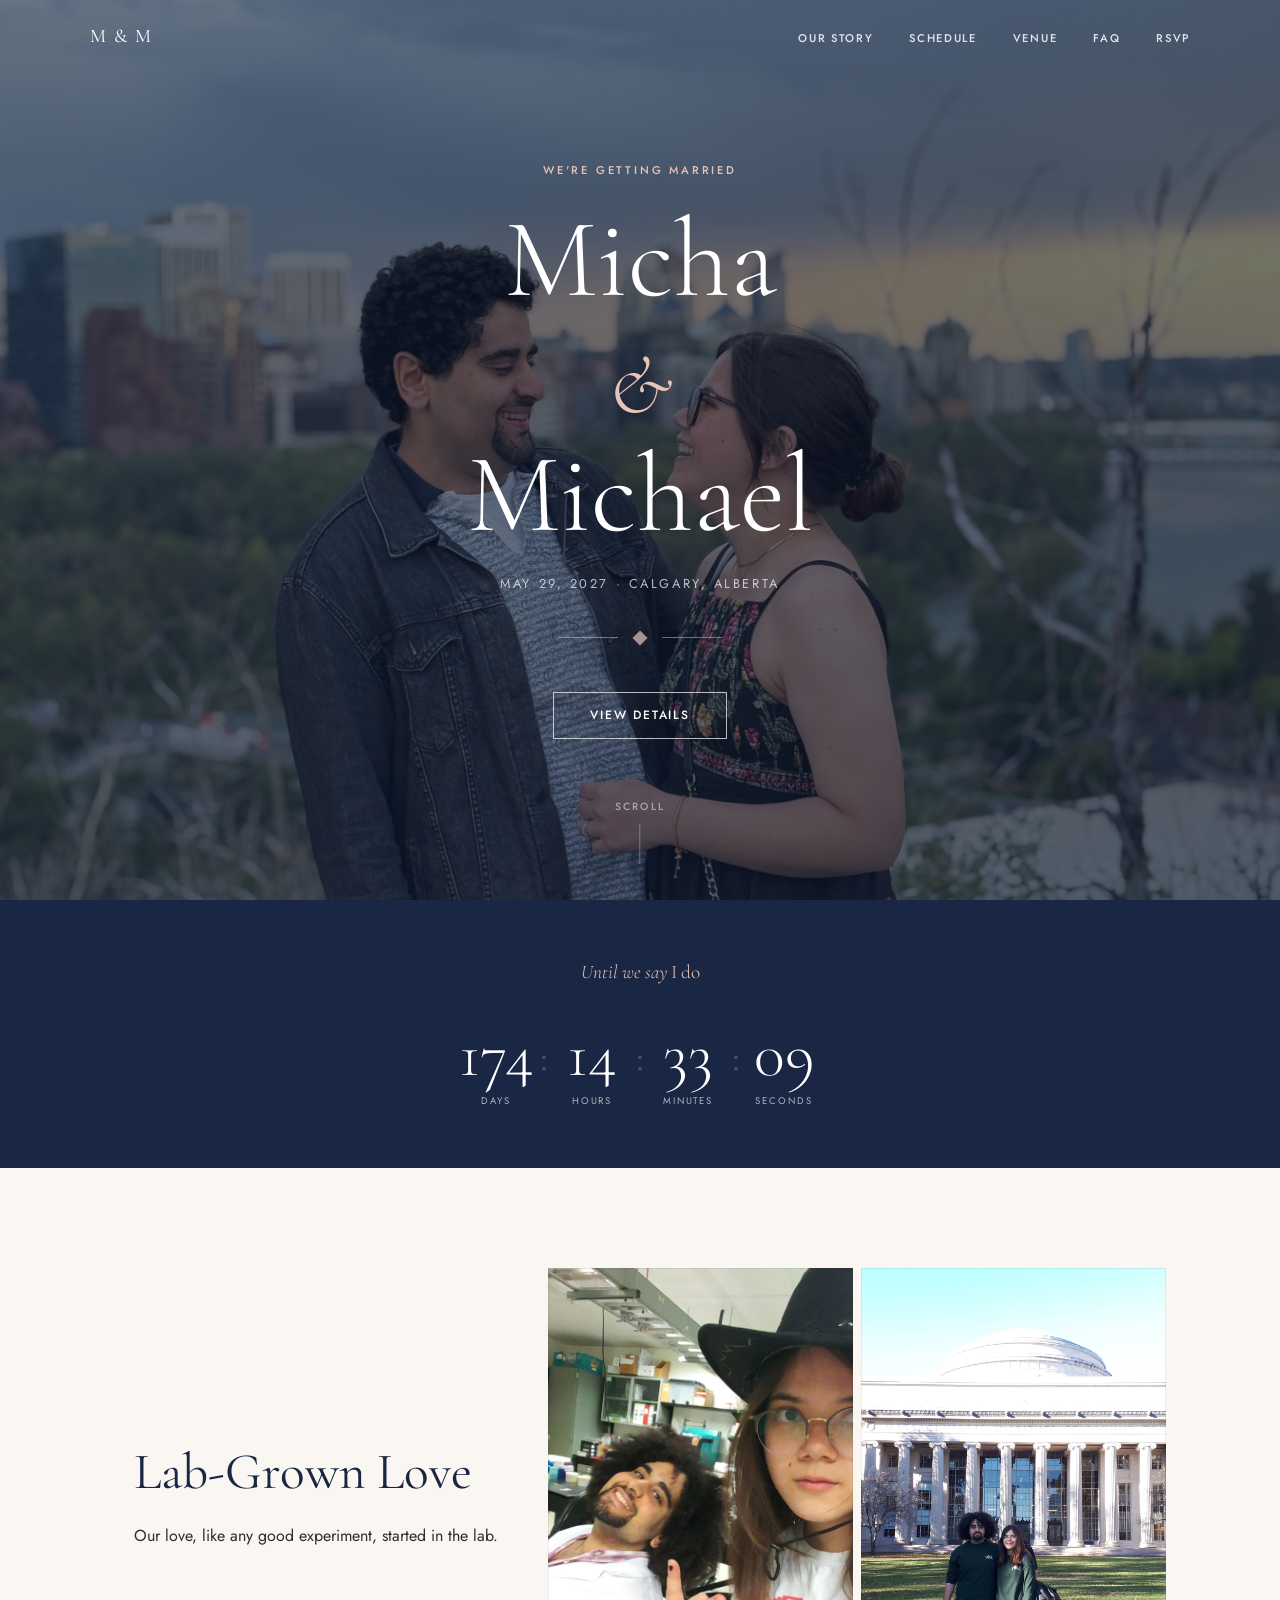
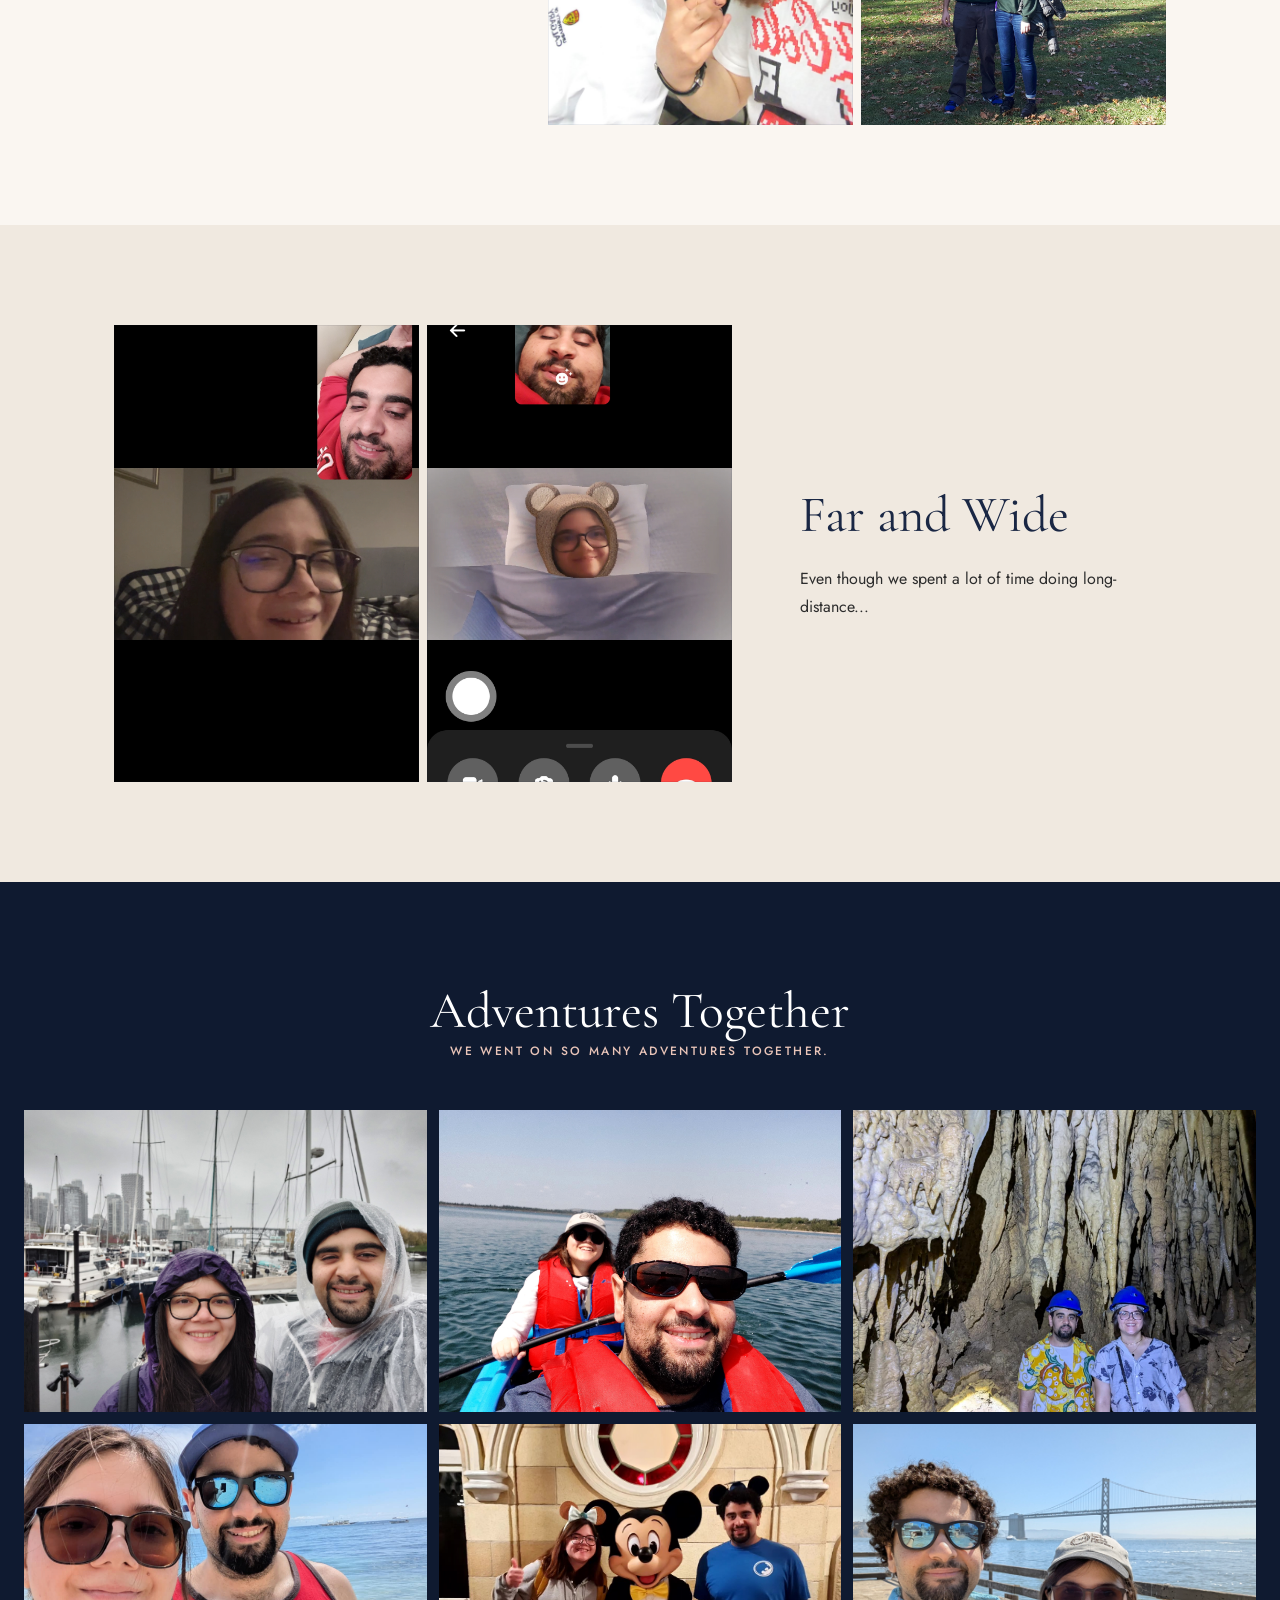
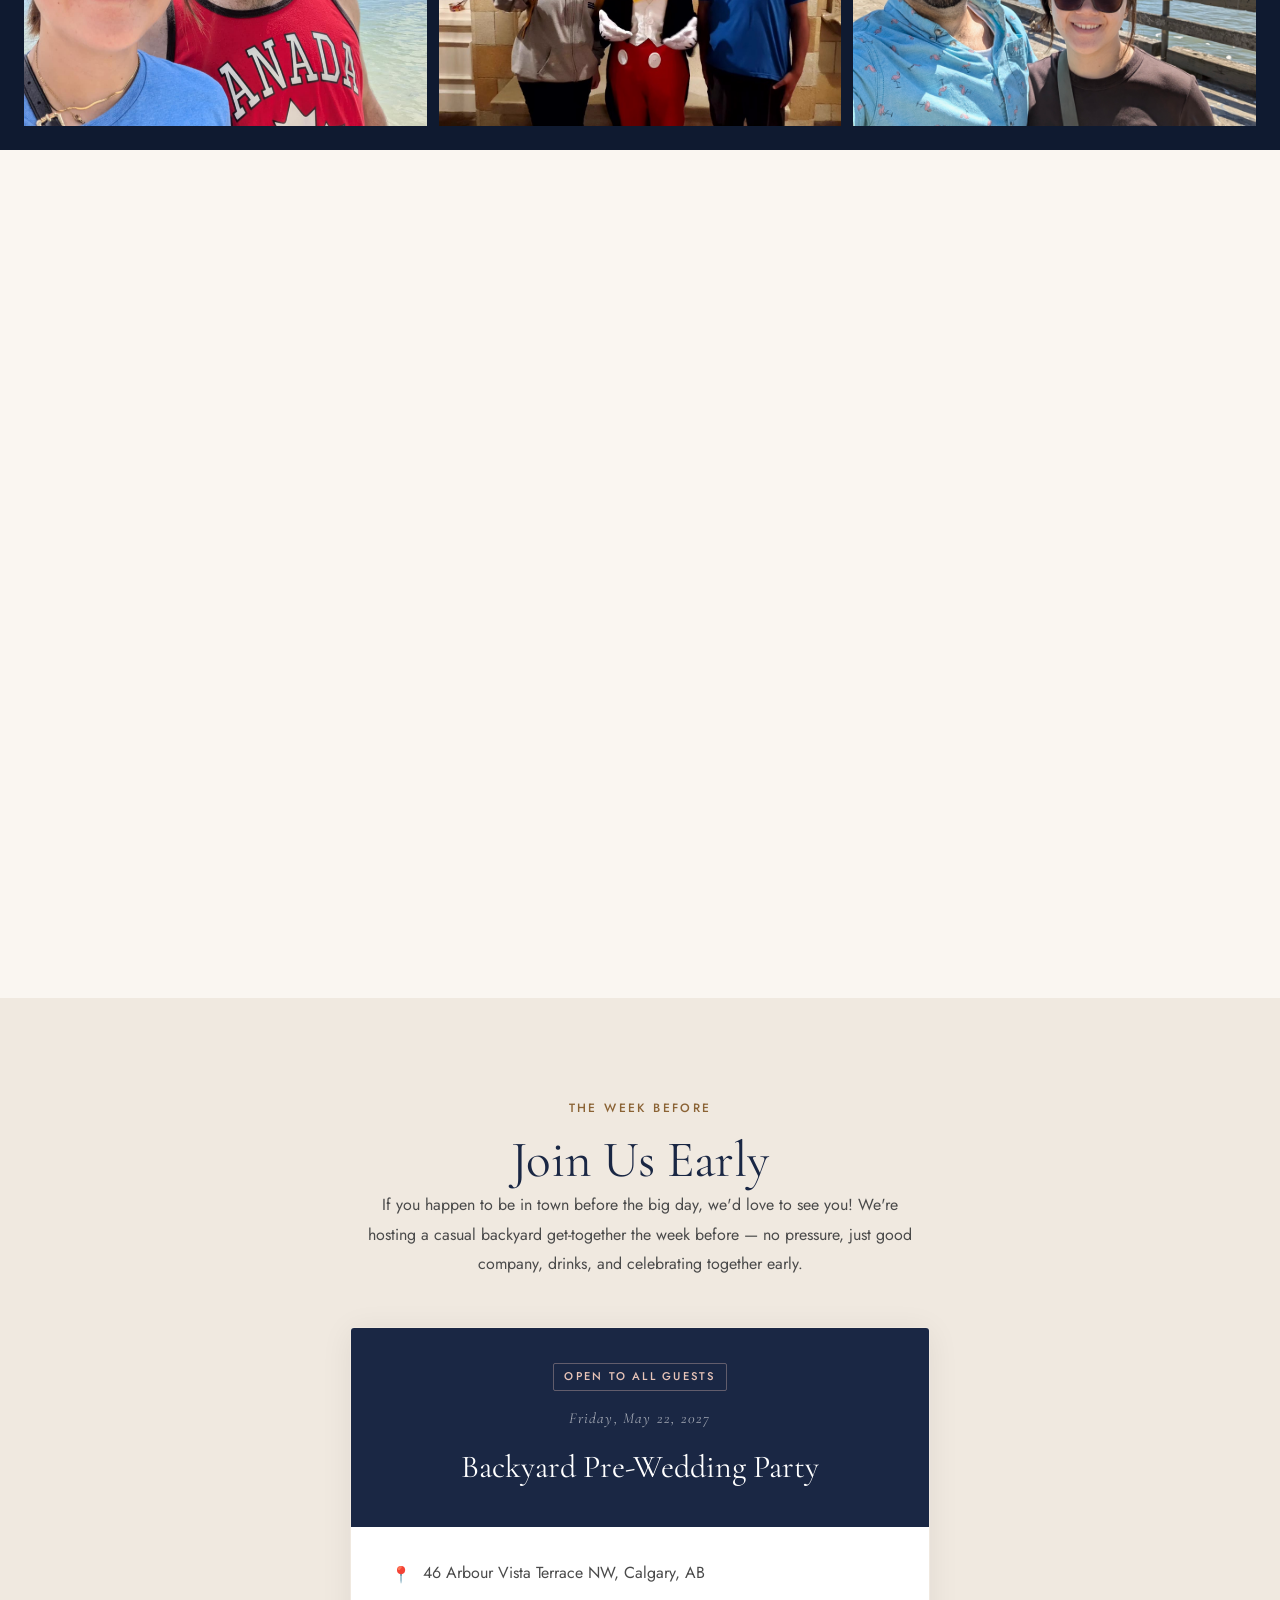
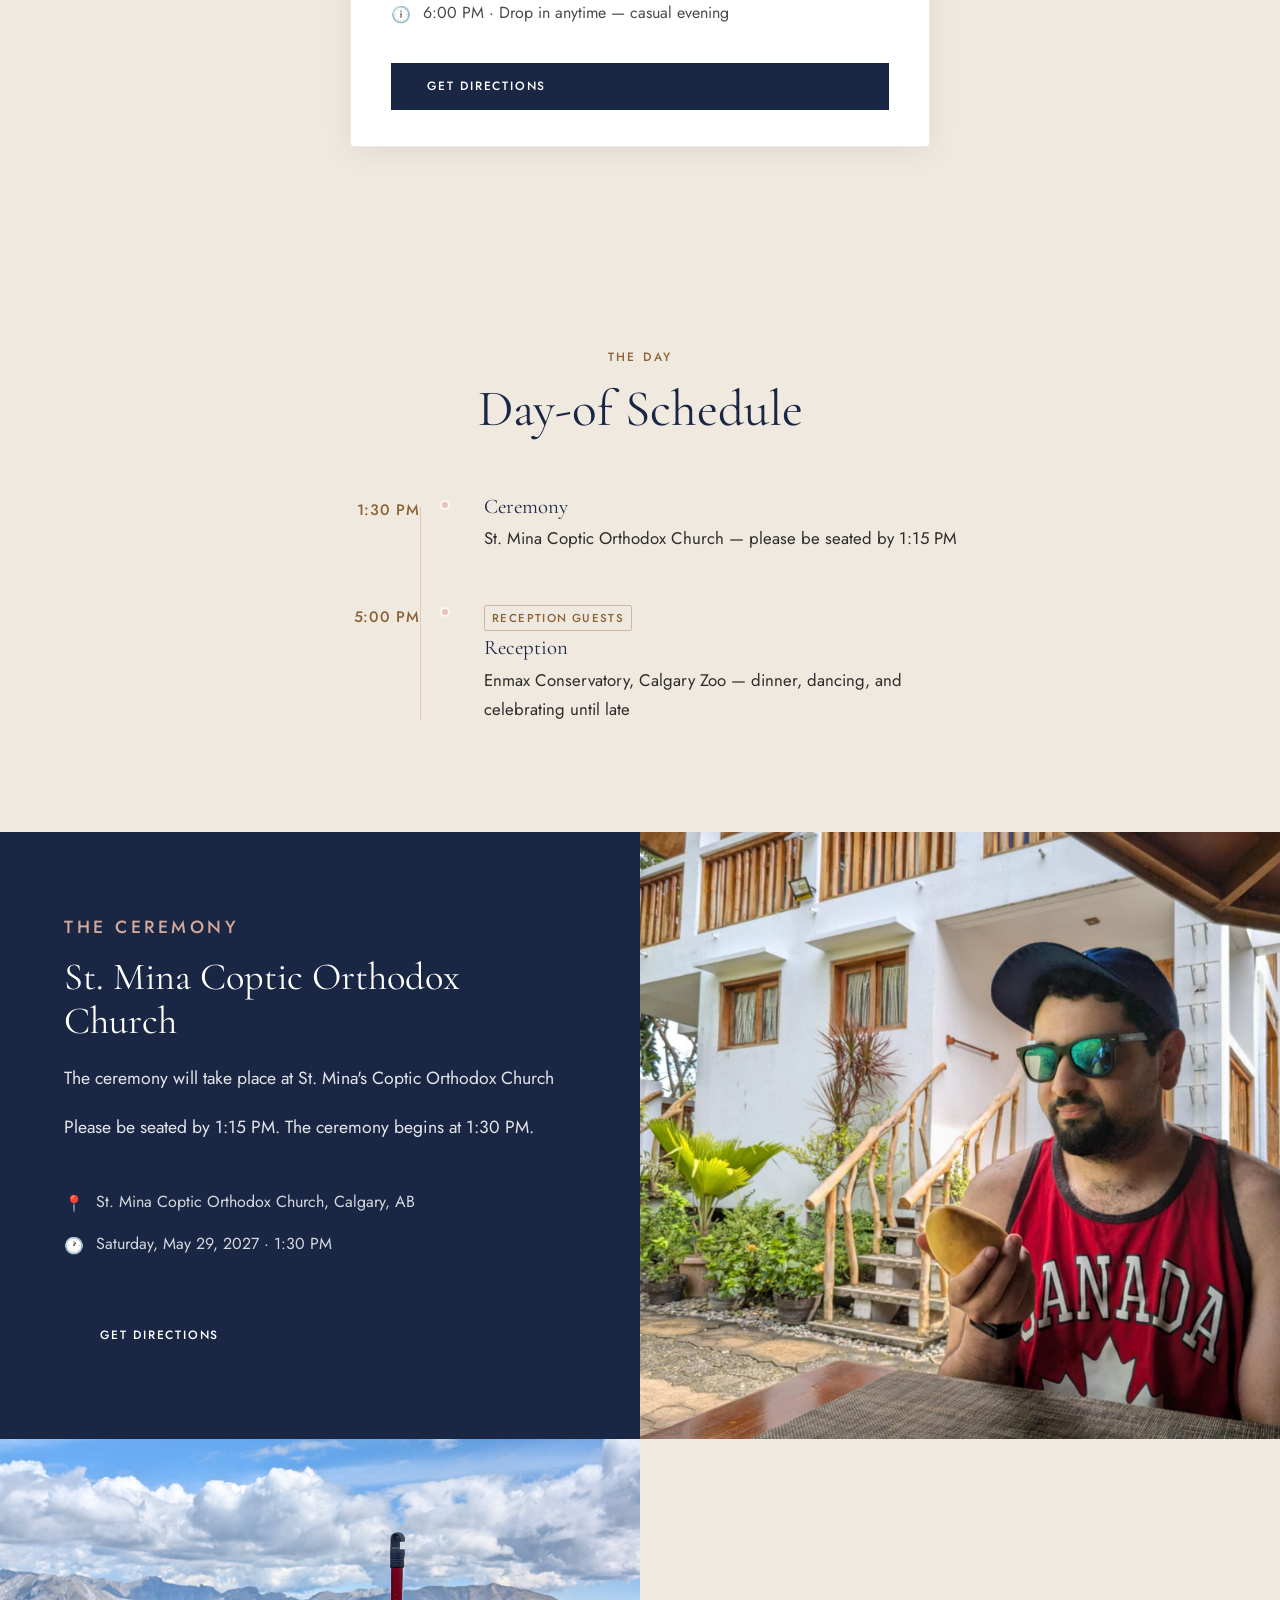
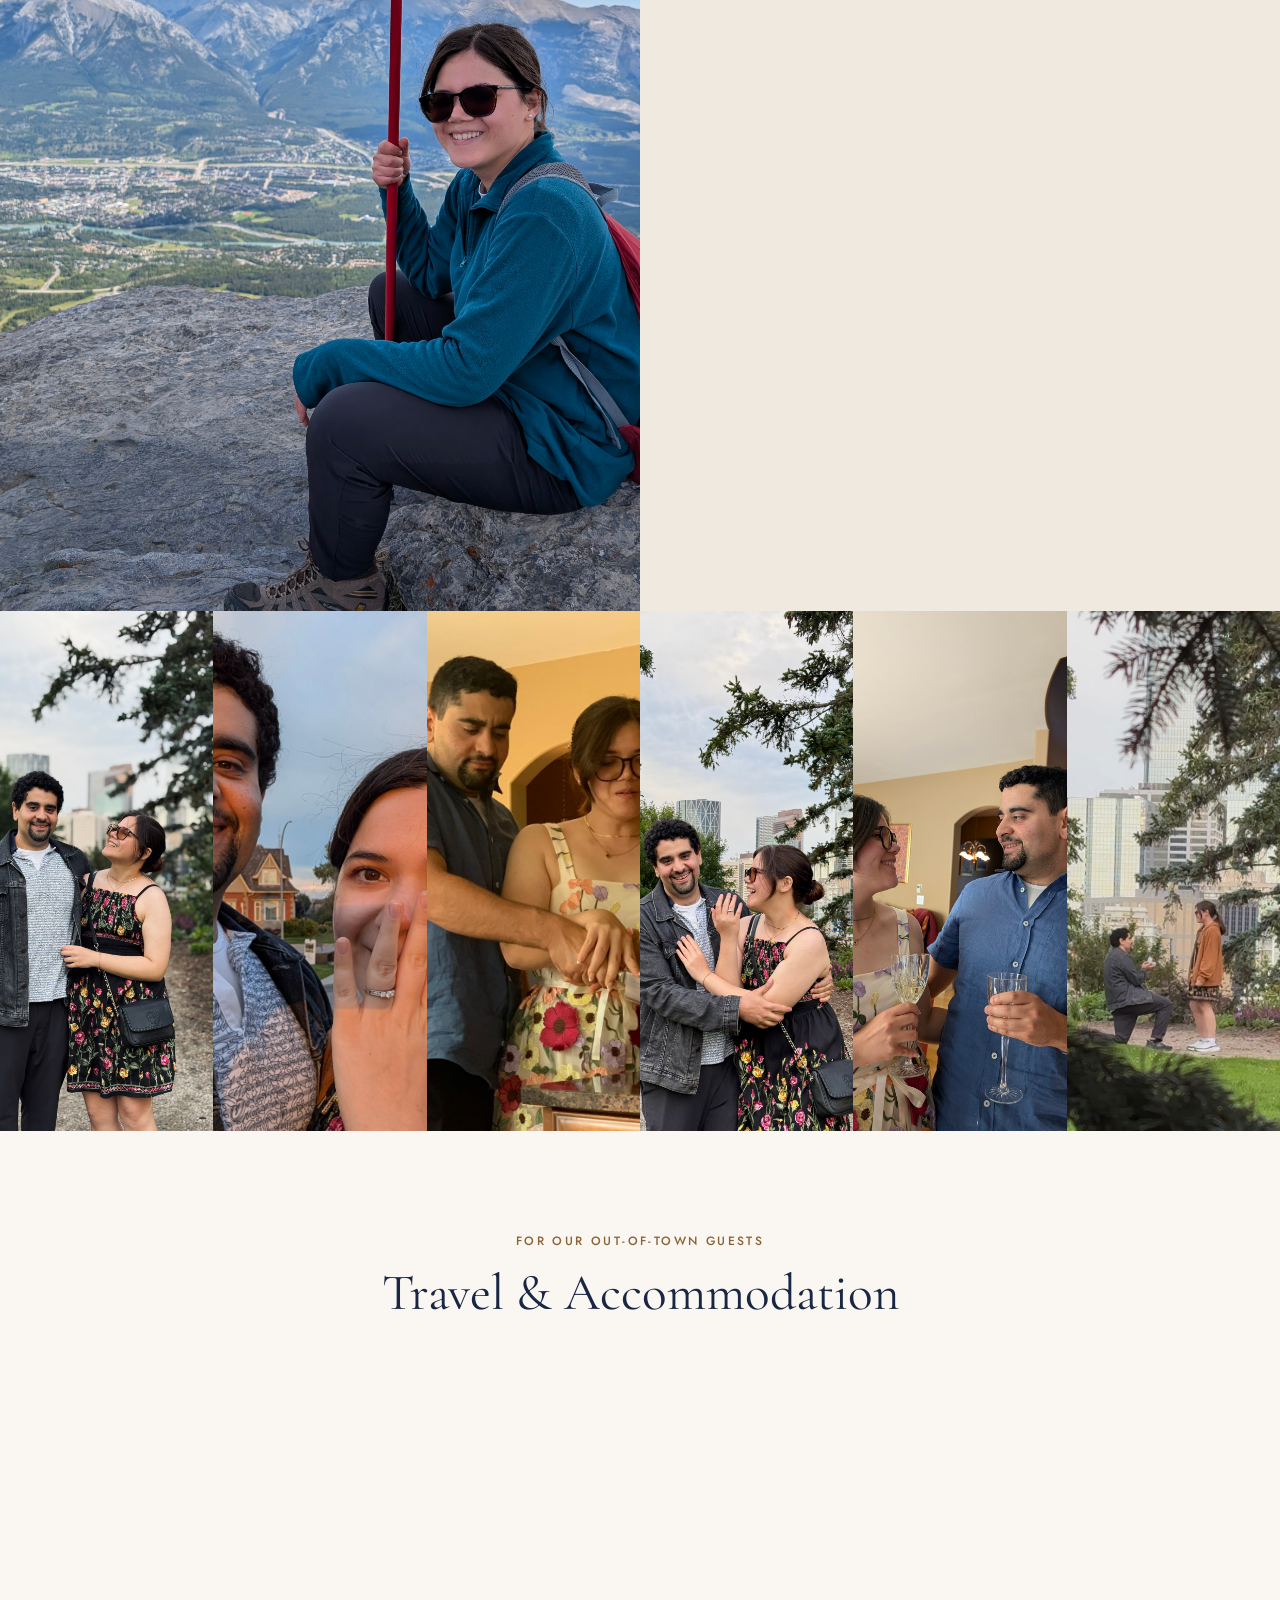
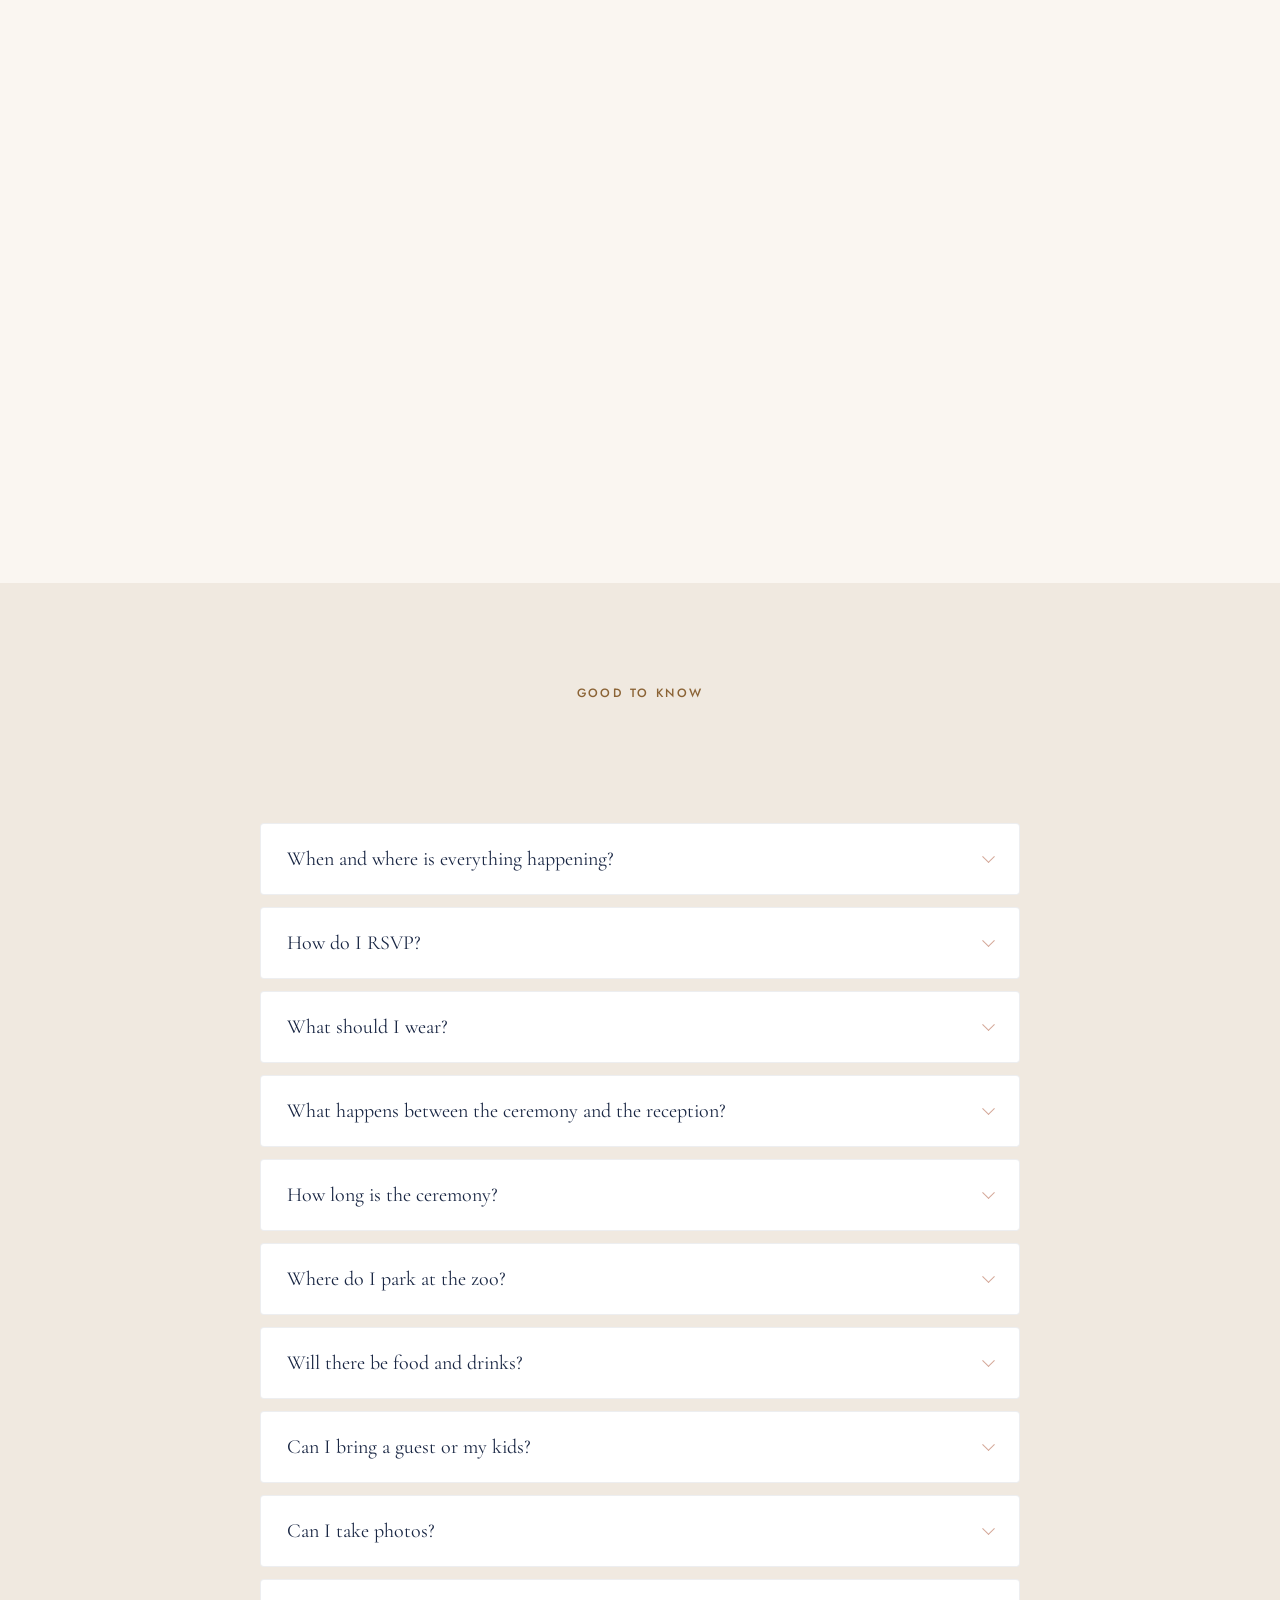
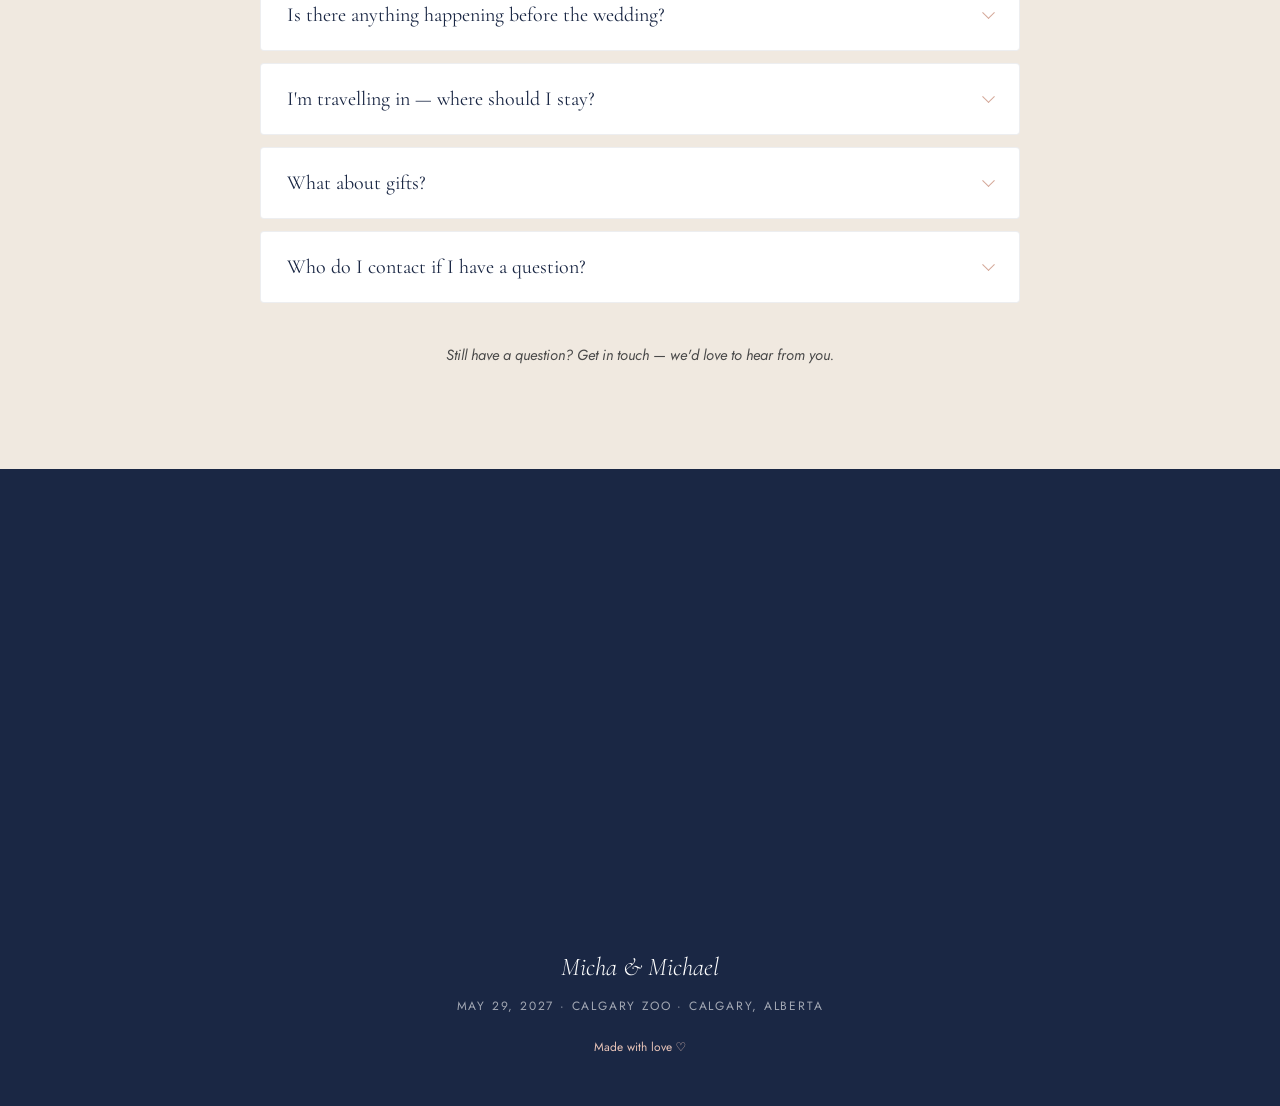
==== invite.html @ 9e24fe60 "update faq and invite" ====
<!DOCTYPE html>
<html lang="en">
<head>
  <meta charset="UTF-8" />
  <meta name="viewport" content="width=device-width, initial-scale=1.0" />
  <title>Micha & Michael — May 29, 2027</title>
  <link rel="preconnect" href="https://fonts.googleapis.com" />
  <link rel="preconnect" href="https://fonts.gstatic.com" crossorigin />
  <link href="https://fonts.googleapis.com/css2?family=Cormorant+Garamond:ital,wght@0,300;0,400;0,500;1,300;1,400&family=Jost:wght@300;400;500&display=swap" rel="stylesheet" />
  <link rel="stylesheet" href="style.css" />
</head>
<body>

  <!-- NAV -->
  <nav id="nav">
    <div class="nav-inner">
      <span class="nav-monogram">M & M</span>
      <ul class="nav-links">
        <li><a href="#story">Our Story</a></li>
        <li><a href="#schedule">Schedule</a></li>
        <li><a href="#venue">Venue</a></li>
        <li><a href="#faq">FAQ</a></li>
        <li><a href="rsvp.html">RSVP</a></li>
      </ul>
      <button class="nav-toggle" aria-label="Open menu">&#9776;</button>
    </div>
  </nav>

  <!-- MOBILE MENU -->
  <div id="mobile-menu" class="mobile-menu">
    <button class="mobile-close" aria-label="Close menu">&#10005;</button>
    <ul>
      <li><a href="#story">Our Story</a></li>
      <li><a href="#schedule">Schedule</a></li>
      <li><a href="#venue">Venue</a></li>
      <li><a href="#faq">FAQ</a></li>
      <li><a href="rsvp.html">RSVP</a></li>
    </ul>
  </div>

  <!-- HERO -->
  <section id="hero">
    <div class="hero-bg">
      <img src="images/IMG_2274.JPG" alt="Micha and Michael" />
    </div>
    <div class="hero-overlay"></div>
    <div class="hero-content">
      <p class="hero-eyebrow">We're getting married</p>
      <h1 class="hero-names">Micha<br /><span class="amp">&</span><br />Michael</h1>
      <p class="hero-date">May 29, 2027 · Calgary, Alberta</p>
      <div class="hero-divider">
        <span></span><svg viewBox="0 0 24 24" fill="none" xmlns="http://www.w3.org/2000/svg"><path d="M12 3 L21 12 L12 21 L3 12 Z" fill="currentColor"/></svg><span></span>
      </div>
      <a href="#schedule" class="btn-outline">View Details</a>
    </div>
    <div class="hero-scroll">
      <span>Scroll</span>
      <div class="scroll-line"></div>
    </div>
  </section>

  <!-- COUNTDOWN -->
  <section id="countdown">
    <div class="countdown-inner">
      <p class="countdown-label">Until we say <em>I do</em></p>
      <div class="countdown-grid">
        <div class="count-item"><span id="cd-days">—</span><label>Days</label></div>
        <div class="count-sep">:</div>
        <div class="count-item"><span id="cd-hours">—</span><label>Hours</label></div>
        <div class="count-sep">:</div>
        <div class="count-item"><span id="cd-mins">—</span><label>Minutes</label></div>
        <div class="count-sep">:</div>
        <div class="count-item"><span id="cd-secs">—</span><label>Seconds</label></div>
      </div>
    </div>
  </section>

  <!-- OUR STORY -->
  <section id="story">

    <div class="story-band story-band--multi">
      <div class="section-inner story-inner">
        <div class="story-text">
          <h2>Lab-Grown Love</h2>
          <p>
            Our love, like any good experiment, started in the lab.
          </p>
        </div>
        <div class="story-images multi">
          <div class="story-image"><img src="images/LabLove/20190731_171003.jpg" alt="Micha and Michael together" /></div>
          <div class="story-image"><img src="images/LabLove/20191102_145530.jpg" alt="Micha and Michael together" /></div>
        </div>

      </div>
    </div>
        <div class="story-band alt story-band--multi">
      <div class="section-inner story-inner">

        <div class="story-images multi">
          <div class="story-image"><img src="images/Far and Wide/Screenshot_20210808-220842_Messenger.jpg" alt="Micha and Michael together" /></div>
          <div class="story-image"><img src="images/Far and Wide/Screenshot_20210808-221040_Messenger.jpg" alt="Micha and Michael together" /></div>
        </div>
        <div class="story-text">
          <h2>Far and Wide</h2>
          <p>
            Even though we spent a lot of time doing long-distance...
          </p>
        </div>
      </div>
  </div>
  <!-- FAR AND WIDE PHOTOS -->
  <section id="adventures">
    <div class="section-inner adventures-header">
      <h2 class="center">Adventures Together</h2>
      <p class="eyebrow center">We went on so many adventures together.</p>
    </div>
    <div class="adventures-grid">
      <div class="adv-item"><img src="images/adventures together/20211016_125259.jpg" alt="Micha and Michael" /></div>
      <div class="adv-item"><img src="images/adventures together/20240805_131034.jpg" alt="Micha and Michael" /></div>
      <div class="adv-item"><img src="images/adventures together/bfb4d5c4-9666-4f01-9d2d-2e9e54d51315.jpg" alt="Micha and Michael" /></div>
      <div class="adv-item"><img src="images/adventures together/c4f415c9-bba3-4f18-a8d9-7c00e29c751a.jpg" alt="Micha and Michael" /></div>
      <div class="adv-item"><img src="images/adventures together/IMG_20240519_234214_234_(1).jpg" alt="Micha and Michael" /></div>
      <div class="adv-item"><img src="images/adventures together/PXL_20250509_175120164.jpg" alt="Micha and Michael" /></div>
    </div>
  </section>

    <div class="story-band">
      <div class="section-inner story-inner">
        <div class="story-text">
          <h2>Tying the Knot</h2>
          <p>After many years together filled with adventure, laughter and challenges we have decided to embark on our greatest journey yet: Getting married.</p>
            <p>
            There are so many people who have been a part
            of our love story and we would love to celebrate this special day with all of you.
          </p>
          <p class="story-sig">— Micha & Michael</p>
        </div>
        <div class="story-image">
          <img src="images/IMG_2263.JPG" alt="Micha and Michael together" />
        </div>
      </div>
    </div>
  </section>

  <!-- PRE-WEDDING GATHERING -->
  <section id="gathering">
    <div class="section-inner gathering-inner">
      <p class="eyebrow center">The Week Before</p>
      <h2 class="center">Join Us Early</h2>
      <p class="gathering-lead">If you happen to be in town before the big day, we'd love to see you! We're hosting a casual backyard get-together the week before — no pressure, just good company, drinks, and celebrating together early.</p>
      <div class="gathering-card">
        <div class="gathering-card-top">
          <div class="gathering-badge">Open to all guests</div>
          <div class="gathering-date-line">Friday, May 22, 2027</div>
          <div class="gathering-title">Backyard Pre-Wedding Party</div>
        </div>
        <div class="gathering-card-body">
          <div class="gathering-detail-row">
            <span class="g-icon">📍</span>
            <span>46 Arbour Vista Terrace NW, Calgary, AB</span>
          </div>
          <div class="gathering-detail-row">
            <span class="g-icon">🕕</span>
            <span>6:00 PM · Drop in anytime — casual evening</span>
          </div>
          <a href="https://maps.google.com/?q=46+Arbour+Vista+Terrace+NW+Calgary+AB" target="_blank" rel="noopener" class="btn-primary">Get Directions</a>
        </div>
      </div>
    </div>
  </section>

  <!-- SCHEDULE -->
  <section id="schedule">
    <div class="section-inner">
      <p class="eyebrow center">The Day</p>
      <h2 class="center">Day-of Schedule</h2>
      <div class="timeline">
        <div class="tl-item">
          <div class="tl-time">1:30 PM</div>
          <div class="tl-dot"></div>
          <div class="tl-content">
            <h4>Ceremony</h4>
            <p>St. Mina Coptic Orthodox Church — please be seated by 1:15 PM</p>
          </div>
        </div>
        <div class="tl-item last">
          <div class="tl-time">5:00 PM</div>
          <div class="tl-dot"></div>
          <div class="tl-content">
            <span class="tl-tag">Reception guests</span>
            <h4>Reception</h4>
            <p>Enmax Conservatory, Calgary Zoo — dinner, dancing, and celebrating until late</p>
          </div>
        </div>
      </div>
    </div>
  </section>

  <!-- VENUE -->
  <section id="venue">
    <div class="venue-split">
      <div class="venue-text">
        <p class="eyebrow">The Ceremony</p>
        <h2>St. Mina Coptic Orthodox Church</h2>
        <p>The ceremony will take place at St. Mina's Coptic Orthodox Church</p>
        <p>Please be seated by 1:15 PM. The ceremony begins at 1:30 PM.</p>
        <div class="venue-details">
          <div class="venue-detail-row">
            <span class="vdr-icon">📍</span>
            <span>St. Mina Coptic Orthodox Church, Calgary, AB</span>
          </div>
          <div class="venue-detail-row">
            <span class="vdr-icon">🕐</span>
            <span>Saturday, May 29, 2027 · 1:30 PM</span>
          </div>
        </div>
        <a href="https://maps.google.com/?q=St+Minas+Church+Calgary" target="_blank" rel="noopener" class="btn-primary">Get Directions</a>
      </div>
      <div class="venue-image">
        <img src="images/gallery/6e432c45-124f-406a-8583-e0a6dabbe363 (1).jpg" alt="St. Mina Coptic Orthodox Church" />
      </div>
    </div>
    <div class="venue-split">
      <div class="venue-image">
        <img src="images/gallery/PXL_20250809_180601329.jpg" alt="Enmax Conservatory at Calgary Zoo" />
      </div>
      <div class="venue-text">
        <p class="eyebrow">The Reception (Seperate Invitation)</p>
        <h2>Enmax Conservatory<br />Calgary Zoo</h2>
        <p>Nestled within the Wilder Institute's Calgary Zoo, the Enmax Conservatory is a stunning glass-encased space surrounded by lush tropical gardens. It offers a magical backdrop that brings the wild beauty of nature indoors.</p>
        <p>Guests will enjoy the unique atmosphere of the zoo after hours — a one-of-a-kind evening among the animals and exotic plants.</p>
        <div class="venue-details">
          <div class="venue-detail-row">
            <span class="vdr-icon">📍</span>
            <span>1300 Zoo Rd NE, Calgary, AB T2E 7V6</span>
          </div>
          <div class="venue-detail-row">
            <span class="vdr-icon">🚗</span>
            <span>Parking available on site. Zoo Rd NE off Memorial Dr E.</span>
          </div>
          <div class="venue-detail-row">
            <span class="vdr-icon">🚇</span>
            <span>Nearest CTrain: Zoo / Bridgeland Station (Blue Line)</span>
          </div>
        </div>
        <a href="https://maps.google.com/?q=Calgary+Zoo+1300+Zoo+Rd+NE+Calgary" target="_blank" rel="noopener" class="btn-primary">Get Directions</a>
      </div>
    </div>
  </section>

  <!-- GALLERY STRIP -->
  <section id="gallery">
    <div class="gallery-strip">
      <div class="gallery-item"><img src="images/endGallery/0.JPG" alt="Micha and Michael" /></div>
      <div class="gallery-item"><img src="images/endGallery/1.jpg" alt="Micha and Michael" /></div>
      <div class="gallery-item"><img src="images/endGallery/2.jpg" alt="Micha and Michael" /></div>
      <div class="gallery-item"><img src="images/endGallery/3.JPG" alt="Micha and Michael" /></div>
      <div class="gallery-item"><img src="images/endGallery/4.jpg" alt="Micha and Michael" /></div>
      <div class="gallery-item"><img src="images/endGallery/5.jpg" alt="Micha and Michael" /></div>
    </div>
  </section>

  <!-- TRAVEL & STAY -->
  <section id="travel">
    <div class="section-inner">
      <p class="eyebrow center">For Our Out-of-Town Guests</p>
      <h2 class="center">Travel & Accommodation</h2>
      <div class="travel-grid">
        <div class="travel-card">
          <div class="travel-icon">✈️</div>
          <h3>Getting Here</h3>
          <p><a class="travel-link" href="https://www.yyc.com" target="_blank" rel="noopener noreferrer">Calgary International Airport (YYC)</a> is approximately 20 minutes from the venue by car or rideshare. Direct flights are available from most major Canadian cities.</p>
          <a class="travel-link" href="https://www.uber.com" target="_blank" rel="noopener noreferrer">Book a rideshare →</a>
        </div>
        <div class="travel-card">
          <div class="travel-icon">🏨</div>
          <h3>Where to Stay</h3>
          <p>Several hotels are conveniently located near the Calgary Zoo and downtown Calgary. We recommend booking early as May is a popular time to visit.</p>
          <ul class="hotel-list">
            <li><a href="https://www.hotelarts.ca" target="_blank" rel="noopener noreferrer">Hotel Arts, Calgary</a></li>
            <li><a href="https://www.google.com/maps/search/Calgary+Marriott+Downtown+Hotel" target="_blank" rel="noopener noreferrer">Marriott Downtown</a></li>
            <li><a href="https://www.google.com/maps/search/Hampton+Inn+Calgary+University+NW" target="_blank" rel="noopener noreferrer">Hampton Inn Calgary University NW</a></li>
          </ul>
        </div>
        <div class="travel-card">
          <div class="travel-icon">🌿</div>
          <h3>Explore Calgary</h3>
          <p>Late May is a beautiful time in Calgary. A few highlights worth exploring during your stay:</p>
          <ul class="explore-list">
            <li><a href="https://www.google.com/maps/search/Prince's+Island+Park+Calgary" target="_blank" rel="noopener noreferrer">Prince's Island Park</a></li>
            <li><a href="https://www.google.com/maps/search/Bow+River+Pathway+Calgary" target="_blank" rel="noopener noreferrer">Bow River Pathway</a></li>
            <li><a href="https://www.google.com/maps/search/17th+Avenue+Calgary" target="_blank" rel="noopener noreferrer">17th Avenue District</a></li>
          </ul>
        </div>
        <div class="travel-card">
          <div class="travel-icon">🍽️</div>
          <h3>Our Favourite Spots</h3>
          <p>A few places we love in Calgary — worth a visit while you're in town:</p>
          <ul class="explore-list">
            <li><a href="https://www.google.com/maps/search/Hayden+Block+Calgary" target="_blank" rel="noopener noreferrer">Hayden Block</a></li>
            <li><a href="https://www.google.com/maps/search/Made+by+Marcus+Calgary" target="_blank" rel="noopener noreferrer">Made by Marcus</a></li>
            <li><a href="https://www.google.com/maps/search/Butterblock+Calgary" target="_blank" rel="noopener noreferrer">Butterblock</a></li>
          </ul>
        </div>
      </div>
    </div>
  </section>

  <!-- FAQ -->
  <!--
    NOTE: answers marked [CONFIRM] below are sensible defaults — review the
    wording and update anything that doesn't match your actual plans.
  -->
  <section id="faq">
    <div class="section-inner">
      <p class="eyebrow center">Good to Know</p>
      <h2 class="center">Frequently Asked Questions</h2>

      <div class="faq-list">
        <details class="faq-item">
          <summary>When and where is everything happening?</summary>
          <div class="faq-answer">
            <p>Saturday, May 29, 2027. The ceremony is at 1:30 PM at St. Mina Coptic Orthodox Church (please be seated by 1:15 PM), and the reception follows at 5:00 PM at the Enmax Conservatory in the Calgary Zoo.</p>
          </div>
        </details>

        <details class="faq-item">
          <summary>How do I RSVP?</summary>
          <div class="faq-answer">
            <p>Head to our <a href="rsvp.html">RSVP page</a>, which takes you to our Zola page where you can reply for everyone in your party. Please respond by <strong>April 1, 2027</strong> so we can finalize our numbers.</p>
          </div>
        </details>

        <details class="faq-item">
          <summary>What should I wear?</summary>
          <div class="faq-answer">
            <p><!-- [CONFIRM] -->Formal / semi-formal attire. As the ceremony is held in a church, we kindly ask that shoulders and knees be covered out of respect for the space. The reception is indoors in a glass conservatory — comfortable shoes are a good idea, and a light layer for the walk in.</p>
          </div>
        </details>

        <details class="faq-item">
          <summary>What happens between the ceremony and the reception?</summary>
          <div class="faq-answer">
            <p><!-- [CONFIRM] -->There's a gap in the afternoon while we take photos. Feel free to head back to your hotel, grab a coffee, or explore the area — we'll see you at the zoo at 5:00 PM.</p>
          </div>
        </details>

        <details class="faq-item">
          <summary>How long is the ceremony?</summary>
          <div class="faq-answer">
            <p><!-- [CONFIRM] -->A Coptic Orthodox wedding ceremony typically runs about an hour and a half. If you haven't been to one before, expect beautiful chanting, incense, and plenty of tradition — everything you need to know will be easy to follow along with.</p>
          </div>
        </details>

        <details class="faq-item">
          <summary>Where do I park at the zoo?</summary>
          <div class="faq-answer">
            <p>Parking is available on site at the Calgary Zoo, accessed from Zoo Rd NE off Memorial Dr E. If you'd rather not drive, the Zoo / Bridgeland CTrain station (Blue Line) is right nearby.</p>
          </div>
        </details>

        <details class="faq-item">
          <summary>Will there be food and drinks?</summary>
          <div class="faq-answer">
            <p><!-- [CONFIRM] -->Yes — dinner and drinks are served at the reception, followed by dancing. Let us know about any dietary restrictions or allergies when you RSVP and we'll take care of it.</p>
          </div>
        </details>

        <details class="faq-item">
          <summary>Can I bring a guest or my kids?</summary>
          <div class="faq-answer">
            <p><!-- [CONFIRM] -->Your invitation lists everyone we've saved a seat for. If you're unsure, just ask — and please confirm exactly who's coming when you RSVP so we have an accurate count for dinner.</p>
          </div>
        </details>

        <details class="faq-item">
          <summary>Can I take photos?</summary>
          <div class="faq-answer">
            <p><!-- [CONFIRM] -->We have a photographer capturing the day, so we'd love for you to be fully present during the ceremony itself. At the reception, snap away — we'd love to see your photos!</p>
          </div>
        </details>

        <details class="faq-item">
          <summary>Is there anything happening before the wedding?</summary>
          <div class="faq-answer">
            <p>Yes! We're hosting a casual backyard get-together on <strong>Friday, May 22, 2027</strong> at 6:00 PM in Calgary — drop in anytime. Details are in the <a href="#gathering">Join Us Early</a> section above.</p>
          </div>
        </details>

        <details class="faq-item">
          <summary>I'm travelling in — where should I stay?</summary>
          <div class="faq-answer">
            <p>Have a look at our <a href="#travel">Travel &amp; Accommodation</a> section for hotel suggestions and tips for getting around. May is a busy month in Calgary, so we recommend booking early.</p>
          </div>
        </details>

        <details class="faq-item">
          <summary>What about gifts?</summary>
          <div class="faq-answer">
            <p><!-- [CONFIRM] -->Your presence is the greatest gift. If you'd still like to give something, our registry is on our <a href="https://www.zola.com/wedding/michaellaandmichael2027" target="_blank" rel="noopener">Zola page</a>.</p>
          </div>
        </details>

        <details class="faq-item">
          <summary>Who do I contact if I have a question?</summary>
          <div class="faq-answer">
            <p><!-- [CONFIRM] -->Just reach out to either of us directly — we're happy to help with anything we haven't covered here.</p>
          </div>
        </details>
      </div>

      <p class="faq-footnote">Still have a question? Get in touch — we'd love to hear from you.</p>
    </div>
  </section>

  <!-- RSVP CTA -->
  <section id="rsvp-cta">
    <div class="rsvp-cta-inner">
      <p class="eyebrow light">We hope you can join us</p>
      <h2>Will you be there?</h2>
      <p class="rsvp-cta-text">Let us know if you'll be celebrating with us on May 29, 2027.</p>
      <a href="rsvp.html" class="btn-outline">RSVP Now</a>
      <p class="rsvp-cta-deadline">Kindly respond by April 1, 2027</p>
    </div>
  </section>

  <!-- FOOTER -->
  <footer id="footer">
    <div class="footer-inner">
      <p class="footer-names">Micha &amp; Michael</p>
      <p class="footer-date">May 29, 2027 · Calgary Zoo · Calgary, Alberta</p>
      <p class="footer-love">Made with love ♡</p>
    </div>
  </footer>

  <script src="script.js"></script>
</body>
</html>
---- style.css ----
/* ============================================================
   WEDDING WEBSITE — Michaella & Michael
   Palette: Navy (#1a2744) · Blush (#e8c4b8) · Cream (#faf6f1)
   Fonts: Cormorant Garamond (display) · Jost (body)
   ============================================================ */

/* ── RESET & BASE ─────────────────────────────────────────── */
*, *::before, *::after { box-sizing: border-box; margin: 0; padding: 0; }

:root {
  --navy:      #1a2744;
  --navy-deep: #0f1a30;
  --navy-mid:  #253560;
  --blush:     #e8c4b8;
  --blush-deep:#d4a899;
  --cream:     #faf6f1;
  --cream-dark:#f0e9e0;
  --gold:      #8B6335;
  --text:      #2c2c2c;
  --text-light:#4a4a4a;
  --white:     #ffffff;

  --font-display: 'Cormorant Garamond', Georgia, serif;
  --font-body:    'Jost', system-ui, sans-serif;

  --section-pad: 100px 24px;
  --max-w: 1100px;
  --radius: 4px;
  --transition: 0.3s ease;
}

html { scroll-behavior: smooth; }

body {
  font-family: var(--font-body);
  font-weight: 400;
  font-size: 17px;
  color: var(--text);
  background: var(--cream);
  line-height: 1.75;
  overflow-x: hidden;
}

img { display: block; width: 100%; height: 100%; object-fit: cover; }
a { color: inherit; text-decoration: none; }
ul { list-style: none; }

/* ── TYPOGRAPHY ───────────────────────────────────────────── */
h1, h2, h3, h4 { font-family: var(--font-display); font-weight: 400; line-height: 1.15; }
h2 { font-size: clamp(2rem, 5vw, 3.2rem); color: var(--navy); }
h3 { font-size: 1.5rem; color: var(--navy); margin-bottom: 0.75rem; }
h4 { font-size: 1.15rem; color: var(--navy); margin-bottom: 0.35rem; }
p  { margin-bottom: 1em; }
p:last-child { margin-bottom: 0; }

.eyebrow {
  font-family: var(--font-body);
  font-size: 0.75rem;
  font-weight: 500;
  letter-spacing: 0.2em;
  text-transform: uppercase;
  color: var(--gold);
  margin-bottom: 0.75rem;
}
.eyebrow.center { text-align: center; }
.eyebrow.light   { color: var(--blush); }
.center { text-align: center; }

/* ── HELPERS ──────────────────────────────────────────────── */
.section-inner {
  max-width: var(--max-w);
  margin: 0 auto;
  padding: var(--section-pad);
}
.hidden { display: none !important; }

/* ── PLACEHOLDER IMAGES ───────────────────────────────────── */
.img-placeholder, .hero-placeholder {
  width: 100%; height: 100%;
  background: var(--cream-dark);
  display: flex; flex-direction: column;
  align-items: center; justify-content: center;
  gap: 12px; color: var(--text-light);
  font-family: var(--font-body);
  font-size: 0.85rem; text-align: center; padding: 24px;
  border: 2px dashed var(--blush-deep);
}
.img-placeholder span, .hero-placeholder span { font-size: 2rem; }
.img-placeholder.dark {
  background: var(--navy-mid);
  border-color: rgba(255,255,255,0.15);
  color: rgba(255,255,255,0.5);
}

/* ── BUTTONS ──────────────────────────────────────────────── */
.btn-outline {
  display: inline-block;
  border: 1px solid rgba(255,255,255,0.7);
  color: var(--white);
  padding: 12px 36px;
  font-family: var(--font-body);
  font-size: 0.75rem;
  font-weight: 500;
  letter-spacing: 0.15em;
  text-transform: uppercase;
  transition: background var(--transition), color var(--transition);
  margin-top: 12px;
}
.btn-outline:hover { background: var(--white); color: var(--navy); }

.btn-primary {
  display: inline-block;
  background: var(--navy);
  color: var(--white);
  padding: 13px 36px;
  font-family: var(--font-body);
  font-size: 0.75rem;
  font-weight: 500;
  letter-spacing: 0.15em;
  text-transform: uppercase;
  transition: background var(--transition);
  margin-top: 24px;
}
.btn-primary:hover { background: var(--navy-mid); }

.btn-submit {
  width: 100%;
  background: var(--blush);
  color: var(--navy);
  border: none;
  padding: 16px;
  font-family: var(--font-body);
  font-size: 0.8rem;
  font-weight: 500;
  letter-spacing: 0.15em;
  text-transform: uppercase;
  cursor: pointer;
  transition: background var(--transition);
  margin-top: 8px;
}
.btn-submit:hover { background: var(--blush-deep); }

/* ── NAV ──────────────────────────────────────────────────── */
#nav {
  position: fixed; top: 0; left: 0; width: 100%; z-index: 100;
  padding: 20px 40px;
  transition: background var(--transition), padding var(--transition), box-shadow var(--transition);
}
#nav.scrolled {
  background: rgba(255,255,255,0.97);
  padding: 14px 40px;
  box-shadow: 0 1px 20px rgba(0,0,0,0.08);
}
.nav-inner { max-width: var(--max-w); margin: 0 auto; display: flex; align-items: center; justify-content: space-between; }

.nav-monogram {
  font-family: var(--font-display);
  font-size: 1.2rem;
  font-weight: 400;
  letter-spacing: 0.1em;
  color: var(--white);
  transition: color var(--transition);
}
#nav.scrolled .nav-monogram { color: var(--navy); }

.nav-links { display: flex; gap: 36px; }
.nav-links a {
  font-size: 0.7rem;
  font-weight: 500;
  letter-spacing: 0.15em;
  text-transform: uppercase;
  color: rgba(255,255,255,0.85);
  transition: color var(--transition);
  position: relative;
}
.nav-links a::after {
  content: '';
  position: absolute; bottom: -3px; left: 0;
  width: 0; height: 1px;
  background: currentColor;
  transition: width var(--transition);
}
.nav-links a:hover::after { width: 100%; }
.nav-links a:hover { color: var(--white); }
#nav.scrolled .nav-links a { color: var(--text-light); }
#nav.scrolled .nav-links a:hover { color: var(--navy); }

.nav-toggle { display: none; background: none; border: none; cursor: pointer; font-size: 1.3rem; color: var(--white); }
#nav.scrolled .nav-toggle { color: var(--navy); }

/* MOBILE MENU */
.mobile-menu {
  display: none; position: fixed; inset: 0; z-index: 200;
  background: var(--navy);
  flex-direction: column; align-items: center; justify-content: center; gap: 32px;
}
.mobile-menu.open { display: flex; }
.mobile-close { background: none; border: none; color: var(--white); font-size: 1.5rem; cursor: pointer; position: absolute; top: 24px; right: 28px; }
.mobile-menu ul { display: flex; flex-direction: column; align-items: center; gap: 24px; }
.mobile-menu a { font-family: var(--font-display); font-size: 2rem; color: var(--white); letter-spacing: 0.05em; }

/* ── HERO ─────────────────────────────────────────────────── */
#hero {
  position: relative; height: 100vh; min-height: 600px;
  display: flex; align-items: center; justify-content: center;
  overflow: hidden;
}
.hero-bg {
  position: absolute; inset: 0;
  background: var(--navy-deep);
}
.hero-placeholder-inner { width: 100%; height: 100%; }

.hero-overlay {
  position: absolute; inset: 0;
  background: linear-gradient(to bottom, rgba(15,26,48,0.55) 0%, rgba(15,26,48,0.7) 100%);
}
.hero-content {
  position: relative; z-index: 2;
  text-align: center; color: var(--white);
  animation: heroFade 1.4s ease both;
  padding: 0 24px;
}
@keyframes heroFade { from { opacity:0; transform:translateY(24px); } to { opacity:1; transform:none; } }

.hero-eyebrow {
  font-family: var(--font-body);
  font-size: 0.7rem; font-weight: 500;
  letter-spacing: 0.25em; text-transform: uppercase;
  color: var(--blush); margin-bottom: 20px;
}
.hero-names {
  font-family: var(--font-display);
  font-size: clamp(3.5rem, 10vw, 7rem);
  font-weight: 300;
  line-height: 1.05;
  color: var(--white);
  margin-bottom: 20px;
}
.amp { font-style: italic; color: var(--blush); font-size: 0.75em; }
.hero-date {
  font-size: 0.8rem; letter-spacing: 0.2em; text-transform: uppercase;
  color: rgba(255,255,255,0.7); margin-bottom: 32px;
}
.hero-divider {
  display: flex; align-items: center; justify-content: center; gap: 12px;
  margin-bottom: 32px; color: var(--blush);
}
.hero-divider span { display: block; width: 60px; height: 1px; background: var(--blush); opacity: 0.5; }
.hero-divider svg { width: 20px; height: 20px; opacity: 0.7; }

.hero-scroll {
  position: absolute; bottom: 36px; left: 50%; transform: translateX(-50%);
  display: flex; flex-direction: column; align-items: center; gap: 8px;
  color: rgba(255,255,255,0.5);
  font-size: 0.65rem; font-weight: 500; letter-spacing: 0.2em; text-transform: uppercase;
  animation: scrollBob 2s ease-in-out infinite;
}
@keyframes scrollBob { 0%,100%{transform:translateX(-50%) translateY(0)} 50%{transform:translateX(-50%) translateY(8px)} }
.scroll-line { width: 1px; height: 40px; background: rgba(255,255,255,0.3); }

/* ── COUNTDOWN ────────────────────────────────────────────── */
#countdown {
  background: var(--navy);
  padding: 56px 24px;
}
.countdown-inner { max-width: 700px; margin: 0 auto; text-align: center; }
.countdown-label {
  font-family: var(--font-display);
  font-size: 1.2rem; font-weight: 300; font-style: italic;
  color: var(--blush); margin-bottom: 32px;
}
.countdown-label em { font-style: normal; }
.countdown-grid { display: flex; align-items: center; justify-content: center; gap: 0; }
.count-item { text-align: center; min-width: 80px; }
.count-item span {
  display: block;
  font-family: var(--font-display);
  font-size: clamp(2.5rem, 6vw, 4rem);
  font-weight: 300; color: var(--white);
  line-height: 1;
}
.count-item label {
  display: block; font-size: 0.6rem; letter-spacing: 0.2em;
  text-transform: uppercase; color: rgba(255,255,255,0.65);
  margin-top: 6px;
}
.count-sep {
  font-family: var(--font-display);
  font-size: 2.5rem; color: rgba(255,255,255,0.2);
  margin: 0 4px; padding-bottom: 20px;
}

/* ── STORY ────────────────────────────────────────────────── */
#story { background: none; }
.story-header {
  background: var(--cream);
  text-align: center;
  padding: 72px 24px 0;
}
.story-band { background: var(--cream); }
.story-band.alt { background: var(--cream-dark); }
.story-inner {
  display: grid;
  grid-template-columns: 1fr 1fr;
  gap: 80px; align-items: center;
}
.story-image {
  aspect-ratio: 3/4;
  overflow: hidden;
  position: relative;
}
.story-image::after {
  content: '';
  position: absolute; inset: 0;
  box-shadow: inset 0 0 0 1px rgba(26,39,68,0.08);
}
.story-images { display: grid; grid-template-columns: 1fr; gap: 6px; }
.story-images.multi { grid-template-columns: 1fr 1fr; gap: 8px; }
.story-images.multi .story-image { aspect-ratio: 2/3; }
.story-band--multi .story-inner { gap: 48px; padding-top: 100px; padding-bottom: 100px; }
.story-band--multi:not(.alt) .story-inner { grid-template-columns: 1fr 1.6fr; }
.story-band--multi.alt .story-inner { grid-template-columns: 1.6fr 1fr; }
.story-text { padding-left: 20px; }
.story-text h2 { margin-bottom: 20px; }
.story-text p { color: var(--text); font-size: 1rem; }
.story-sig {
  font-family: var(--font-display);
  font-size: 1.3rem; font-style: italic;
  color: var(--navy); margin-top: 24px;
}

/* ── DETAILS ──────────────────────────────────────────────── */
#details { background: var(--navy); }
#details h2 { margin-bottom: 56px; color: var(--white); }
#details .eyebrow { color: var(--blush); }
.details-grid {
  display: grid; grid-template-columns: repeat(3, 1fr); gap: 32px;
}
.detail-card {
  background: var(--white);
  padding: 52px 40px;
  text-align: center;
  border-top: 3px solid transparent;
  border-radius: 2px;
  transition: transform var(--transition), box-shadow var(--transition);
}
.detail-card h3 { color: var(--navy); }
.detail-card p { color: var(--text); margin-bottom: 6px; }
.detail-card:hover { transform: translateY(-6px); box-shadow: 0 16px 48px rgba(0,0,0,0.25); }
.detail-card.featured {
  background: var(--navy-mid);
  border-top-color: var(--blush);
}
.detail-card.featured h3 { color: var(--white); }
.detail-card.featured p { color: rgba(255,255,255,0.9); }
.detail-card.featured .detail-where { color: var(--blush); }
.detail-card.featured .detail-note { color: rgba(255,255,255,0.65); }
.detail-icon { font-size: 2.8rem; margin-bottom: 20px; }
.detail-where { font-family: var(--font-display); font-size: 1.3rem; color: var(--navy); margin-bottom: 16px; line-height: 1.3; }
.detail-card p { font-size: 1rem; margin-bottom: 6px; }
.detail-note { font-size: 0.88rem !important; color: var(--text-light); margin-top: 14px; font-style: italic; }

/* ── SCHEDULE / TIMELINE ──────────────────────────────────── */
#schedule { background: var(--cream-dark); }
#schedule h2 { margin-bottom: 56px; }
.timeline { max-width: 640px; margin: 0 auto; position: relative; }
.timeline::before {
  content: '';
  position: absolute; left: 100px; top: 12px; bottom: 12px;
  width: 1px; background: var(--blush);
}
.tl-item {
  display: grid; grid-template-columns: 100px 24px 1fr;
  gap: 0 20px; align-items: start;
  margin-bottom: 40px;
  position: relative;
}
.tl-item.last { margin-bottom: 0; }
.tl-time {
  text-align: right; padding-top: 2px;
  font-size: 0.95rem; font-weight: 500; letter-spacing: 0.05em;
  color: var(--gold);
}
.tl-dot {
  width: 10px; height: 10px;
  background: var(--blush); border-radius: 50%;
  border: 2px solid var(--cream);
  margin-top: 5px; position: relative; z-index: 1;
  flex-shrink: 0;
}
.tl-content { padding-bottom: 8px; }
.tl-content h4 { font-size: 1.3rem; }
.tl-content p { font-size: 1.05rem; color: var(--text); }

/* ── VENUE ────────────────────────────────────────────────── */
#venue { background: var(--cream-dark); }
.venue-split { display: grid; grid-template-columns: 1fr 1fr; min-height: 580px; }
.venue-image { overflow: hidden; }
.venue-text {
  background: var(--navy);
  padding: 80px 64px;
  display: flex; flex-direction: column; justify-content: center;
}
.venue-text .eyebrow { color: var(--blush-deep); }
.venue-text h2 { color: var(--white); margin-bottom: 20px; font-size: clamp(1.6rem, 3vw, 2.4rem); }
.venue-text p { color: rgba(255,255,255,0.88); font-size: 1.1rem; }
.venue-details { margin: 28px 0; display: flex; flex-direction: column; gap: 12px; }
.venue-detail-row { display: flex; gap: 12px; align-items: flex-start; }
.vdr-icon { flex-shrink: 0; font-size: 1rem; margin-top: 2px; }
.venue-detail-row span:last-child { font-size: 1rem; color: rgba(255,255,255,0.82); }

/* ── GALLERY STRIP ────────────────────────────────────────── */
#gallery { background: var(--navy-deep); }
.gallery-strip { display: grid; grid-template-columns: repeat(6, 1fr); height: 520px; }
.gallery-item { overflow: hidden; cursor: pointer; }
.gallery-item .img-placeholder { height: 100%; border: none; background: rgba(255,255,255,0.04); color: rgba(255,255,255,0.3); border-right: 1px solid rgba(255,255,255,0.06); }
.gallery-item img { transition: transform 0.6s ease; }
.gallery-item:hover img { transform: scale(1.04); }

/* ── ADVENTURES PHOTOS ────────────────────────────────────── */
#adventures { background: var(--navy-deep); }
.adventures-header { padding-bottom: 48px; }
#adventures h2 { color: var(--white); margin-bottom: 0; }
#adventures .eyebrow { color: var(--blush); }
.adventures-grid { display: grid; grid-template-columns: repeat(3, 1fr); gap: 12px; padding: 0 24px 24px; }
.adv-item { overflow: hidden; aspect-ratio: 4/3; max-height: 460px; }
.adv-item img { width: 100%; height: 100%; object-fit: cover; display: block; transition: transform 0.6s ease; }
.adv-item:hover img { transform: scale(1.04); }
@media (max-width: 560px) { .adventures-grid { grid-template-columns: repeat(2, 1fr); } }

/* ── TRAVEL ───────────────────────────────────────────────── */
#travel { background: var(--cream); }
#travel h2 { margin-bottom: 48px; }
.travel-grid { display: grid; grid-template-columns: repeat(2, 1fr); gap: 24px; }
.travel-card { padding: 36px 28px; background: var(--white); }
.travel-icon { font-size: 1.8rem; margin-bottom: 14px; }
.travel-card h3 { font-size: 1.2rem; margin-bottom: 10px; }
.travel-card p { font-size: 1rem; color: var(--text); }
.hotel-list { margin-top: 10px; display: flex; flex-direction: column; gap: 4px; }
.hotel-list li {
  font-size: 0.95rem; color: var(--gold);
  padding-left: 14px; position: relative;
}
.hotel-list li::before { content: '—'; position: absolute; left: 0; color: rgba(26,39,68,0.45); }
.hotel-list li a { color: inherit; text-decoration: underline; text-underline-offset: 2px; }
.hotel-list li a:hover { opacity: 0.75; }
.travel-link { display: inline-block; margin-top: 10px; font-size: 0.95rem; color: var(--gold); text-decoration: underline; text-underline-offset: 2px; }
.travel-link:hover { opacity: 0.75; }
.explore-list { margin-top: 10px; display: flex; flex-direction: column; gap: 6px; }
.explore-list li { font-size: 0.95rem; color: var(--text); padding-left: 14px; position: relative; }
.explore-list li::before { content: '—'; position: absolute; left: 0; color: rgba(26,39,68,0.45); }
.explore-list li a { color: var(--gold); text-decoration: underline; text-underline-offset: 2px; }
.explore-list li a:hover { opacity: 0.75; }

/* ── RSVP ─────────────────────────────────────────────────── */
#rsvp { background: var(--navy-deep); padding: var(--section-pad); }
.rsvp-inner { max-width: 600px; margin: 0 auto; }
#rsvp h2 { color: var(--white); margin-bottom: 8px; }
.rsvp-sub { text-align: center; color: rgba(255,255,255,0.5); font-size: 0.88rem; margin-bottom: 48px; }
.rsvp-sub strong { color: var(--blush); }
.rsvp-form-wrap { background: rgba(255,255,255,0.04); border: 1px solid rgba(255,255,255,0.08); padding: 40px; }

.form-row { display: grid; grid-template-columns: 1fr 1fr; gap: 16px; }
.form-group { margin-bottom: 20px; }
.form-group label {
  display: block;
  font-size: 0.68rem; font-weight: 500; letter-spacing: 0.15em;
  text-transform: uppercase; color: rgba(255,255,255,0.45);
  margin-bottom: 8px;
}
.form-group input, .form-group select, .form-group textarea {
  width: 100%; background: rgba(255,255,255,0.07);
  border: 1px solid rgba(255,255,255,0.12);
  color: var(--white); padding: 12px 14px;
  font-family: var(--font-body); font-size: 0.9rem; font-weight: 300;
  outline: none; transition: border var(--transition);
  border-radius: 0;
  -webkit-appearance: none; appearance: none;
}
.form-group input::placeholder, .form-group textarea::placeholder { color: rgba(255,255,255,0.25); }
.form-group input:focus, .form-group select:focus, .form-group textarea:focus { border-color: var(--blush); }
.form-group select { cursor: pointer; background-image: url("data:image/svg+xml,%3Csvg xmlns='http://www.w3.org/2000/svg' width='12' height='8' viewBox='0 0 12 8'%3E%3Cpath d='M1 1l5 5 5-5' stroke='rgba(255,255,255,0.4)' stroke-width='1.5' fill='none'/%3E%3C/svg%3E"); background-repeat: no-repeat; background-position: right 14px center; padding-right: 36px; }
.form-group select option { background: var(--navy-deep); }
.form-group textarea { resize: vertical; min-height: 80px; }

.radio-row { display: flex; gap: 24px; }
.radio-opt {
  display: flex; align-items: center; gap: 8px;
  font-size: 0.88rem; font-weight: 300; color: rgba(255,255,255,0.7);
  cursor: pointer;
}
.radio-opt input[type="radio"] { accent-color: var(--blush); width: 16px; height: 16px; }

.rsvp-note { text-align: center; font-size: 0.75rem; color: rgba(255,255,255,0.3); margin-top: 14px; }

.rsvp-success { text-align: center; padding: 48px 24px; color: var(--white); }
.success-icon { font-size: 3rem; margin-bottom: 16px; }
.rsvp-success h3 { font-family: var(--font-display); font-size: 2rem; color: var(--blush); margin-bottom: 10px; }
.rsvp-success p { color: rgba(255,255,255,0.65); }

/* ── GATHERING ────────────────────────────────────────────── */
#gathering { background: var(--cream-dark); }
.gathering-inner { display: flex; flex-direction: column; align-items: center; }
.gathering-lead {
  text-align: center;
  max-width: 560px;
  color: var(--text-light);
  font-size: 1rem;
  line-height: 1.85;
  margin: 0 auto 48px;
}
.gathering-card {
  width: 100%;
  max-width: 580px;
  background: var(--white);
  border: 1px solid var(--cream-dark);
  border-radius: var(--radius);
  box-shadow: 0 4px 32px rgba(0,0,0,0.07);
  overflow: hidden;
}
.gathering-card-top {
  background: var(--navy);
  padding: 32px 40px;
  text-align: center;
}
.gathering-badge {
  display: inline-block;
  font-size: 0.7rem;
  font-weight: 500;
  letter-spacing: 0.2em;
  text-transform: uppercase;
  color: var(--blush);
  border: 1px solid rgba(232,196,184,0.35);
  padding: 3px 10px;
  border-radius: 2px;
  margin-bottom: 14px;
}
.gathering-date-line {
  font-family: var(--font-display);
  font-size: 0.95rem;
  font-style: italic;
  color: rgba(255,255,255,0.6);
  letter-spacing: 0.08em;
  margin-bottom: 8px;
}
.gathering-title {
  font-family: var(--font-display);
  font-size: clamp(1.5rem, 4vw, 2rem);
  font-weight: 400;
  color: var(--white);
}
.gathering-card-body {
  padding: 32px 40px 36px;
  display: flex;
  flex-direction: column;
  gap: 10px;
}
.gathering-detail-row {
  display: flex;
  gap: 12px;
  align-items: flex-start;
  font-size: 1rem;
  color: var(--text-light);
}
.gathering-detail-row .g-icon { flex-shrink: 0; font-size: 1rem; margin-top: 2px; }

/* ── FOOTER ───────────────────────────────────────────────── */
#footer { background: var(--navy); padding: 48px 24px; text-align: center; }
.footer-names {
  font-family: var(--font-display);
  font-size: 1.6rem; font-weight: 300; font-style: italic;
  color: var(--white); margin-bottom: 6px;
}
.footer-date { font-size: 0.75rem; letter-spacing: 0.15em; text-transform: uppercase; color: rgba(255,255,255,0.6); margin-bottom: 20px; }
.footer-love { font-size: 0.75rem; color: var(--blush); }

/* ── TIMELINE TAG ─────────────────────────────────────────── */
.tl-tag {
  display: inline-block;
  font-size: 0.72rem;
  font-weight: 500;
  letter-spacing: 0.12em;
  text-transform: uppercase;
  color: var(--gold);
  border: 1px solid rgba(139,99,53,0.35);
  padding: 2px 7px;
  margin-bottom: 5px;
  border-radius: 2px;
}

/* ── DETAILS NOTICE ───────────────────────────────────────── */
.details-notice {
  text-align: center;
  font-size: 0.88rem;
  color: rgba(255,255,255,0.7);
  font-style: italic;
  margin-top: 36px;
  padding-top: 28px;
  border-top: 1px solid rgba(255,255,255,0.25);
  max-width: 520px;
  margin-left: auto;
  margin-right: auto;
}

/* ── FADE-IN ANIMATION ─────────────────────────────────────── */
.fade-in { opacity: 0; transform: translateY(28px); transition: opacity 0.7s ease, transform 0.7s ease; }
.fade-in.visible { opacity: 1; transform: none; }

/* ── FAQ ──────────────────────────────────────────────────── */
#faq { background: var(--cream-dark); }
.faq-list {
  max-width: 760px;
  margin: 48px auto 0;
}
.faq-item {
  background: var(--white);
  border: 1px solid rgba(26,39,68,0.08);
  border-radius: var(--radius);
  margin-bottom: 12px;
  overflow: hidden;
}
.faq-item summary {
  display: flex;
  align-items: center;
  justify-content: space-between;
  gap: 20px;
  cursor: pointer;
  list-style: none;
  padding: 22px 26px;
  font-family: var(--font-display);
  font-size: 1.25rem;
  color: var(--navy);
  line-height: 1.3;
  transition: background var(--transition);
}
.faq-item summary::-webkit-details-marker { display: none; }
.faq-item summary:hover { background: var(--cream); }
.faq-item summary::after {
  content: '';
  flex-shrink: 0;
  width: 9px;
  height: 9px;
  border-right: 1.5px solid var(--blush-deep);
  border-bottom: 1.5px solid var(--blush-deep);
  transform: rotate(45deg) translate(-2px, -2px);
  transition: transform var(--transition);
}
.faq-item[open] summary::after { transform: rotate(-135deg) translate(-2px, -2px); }
.faq-item[open] summary { background: var(--cream); }
.faq-answer {
  padding: 0 26px 24px;
  font-size: 0.98rem;
  line-height: 1.8;
  color: var(--text-light);
}
.faq-answer a {
  color: var(--gold);
  border-bottom: 1px solid rgba(139,99,53,0.35);
  transition: border-color var(--transition);
}
.faq-answer a:hover { border-bottom-color: var(--gold); }
.faq-footnote {
  text-align: center;
  margin-top: 40px;
  font-size: 0.92rem;
  color: var(--text-light);
  font-style: italic;
}

/* ── RSVP CTA ─────────────────────────────────────────────── */
#rsvp-cta {
  background: var(--navy);
  padding: 88px 24px;
  text-align: center;
}
.rsvp-cta-inner { max-width: 560px; margin: 0 auto; }
.rsvp-cta-inner h2 { color: var(--white); margin-bottom: 16px; }
.rsvp-cta-text {
  color: rgba(255,255,255,0.75);
  font-size: 1rem;
  line-height: 1.8;
  margin-bottom: 12px;
}
.rsvp-cta-deadline {
  margin-top: 24px;
  font-size: 0.72rem;
  font-weight: 500;
  letter-spacing: 0.18em;
  text-transform: uppercase;
  color: var(--blush);
}

/* ── RESPONSIVE ───────────────────────────────────────────── */
@media (max-width: 900px) {
  .nav-links { display: none; }
  .nav-toggle { display: block; }

  .story-inner { grid-template-columns: 1fr; gap: 40px; }
  .story-band--multi .story-inner { padding-top: 48px; padding-bottom: 48px; gap: 32px; }
  .story-images.multi { grid-template-columns: 1fr 1fr; }
  .story-image { aspect-ratio: 4/3; }
  .story-images.multi .story-image { aspect-ratio: 4/5; }
  .story-text { padding-left: 0; }

  .details-grid { grid-template-columns: 1fr; max-width: 420px; margin: 0 auto; }
  .travel-grid  { grid-template-columns: 1fr; max-width: 420px; margin: 0 auto; }

  .timeline::before { left: 80px; }
  .tl-item { grid-template-columns: 80px 20px 1fr; }

  .venue-split { grid-template-columns: 1fr; }
  .venue-image { height: 300px; }
  .venue-text { padding: 56px 36px; }

  .gallery-strip { grid-template-columns: repeat(3, 1fr); height: 680px; }

  .form-row { grid-template-columns: 1fr; }
  .rsvp-form-wrap { padding: 28px 20px; }

  .faq-item summary { padding: 18px 20px; font-size: 1.1rem; }
  .faq-answer { padding: 0 20px 20px; }
}

@media (max-width: 560px) {
  :root { --section-pad: 72px 20px; }
  .hero-names { font-size: 3.2rem; }
  .countdown-grid { gap: 0; }
  .count-item { min-width: 60px; }
  .count-sep { margin: 0; }
  .gallery-strip { grid-template-columns: repeat(2, 1fr); height: 560px; }
  .timeline::before { left: 60px; }
  .tl-item { grid-template-columns: 60px 18px 1fr; gap: 0 12px; }
  #nav { padding: 16px 20px; }
  #nav.scrolled { padding: 12px 20px; }
}
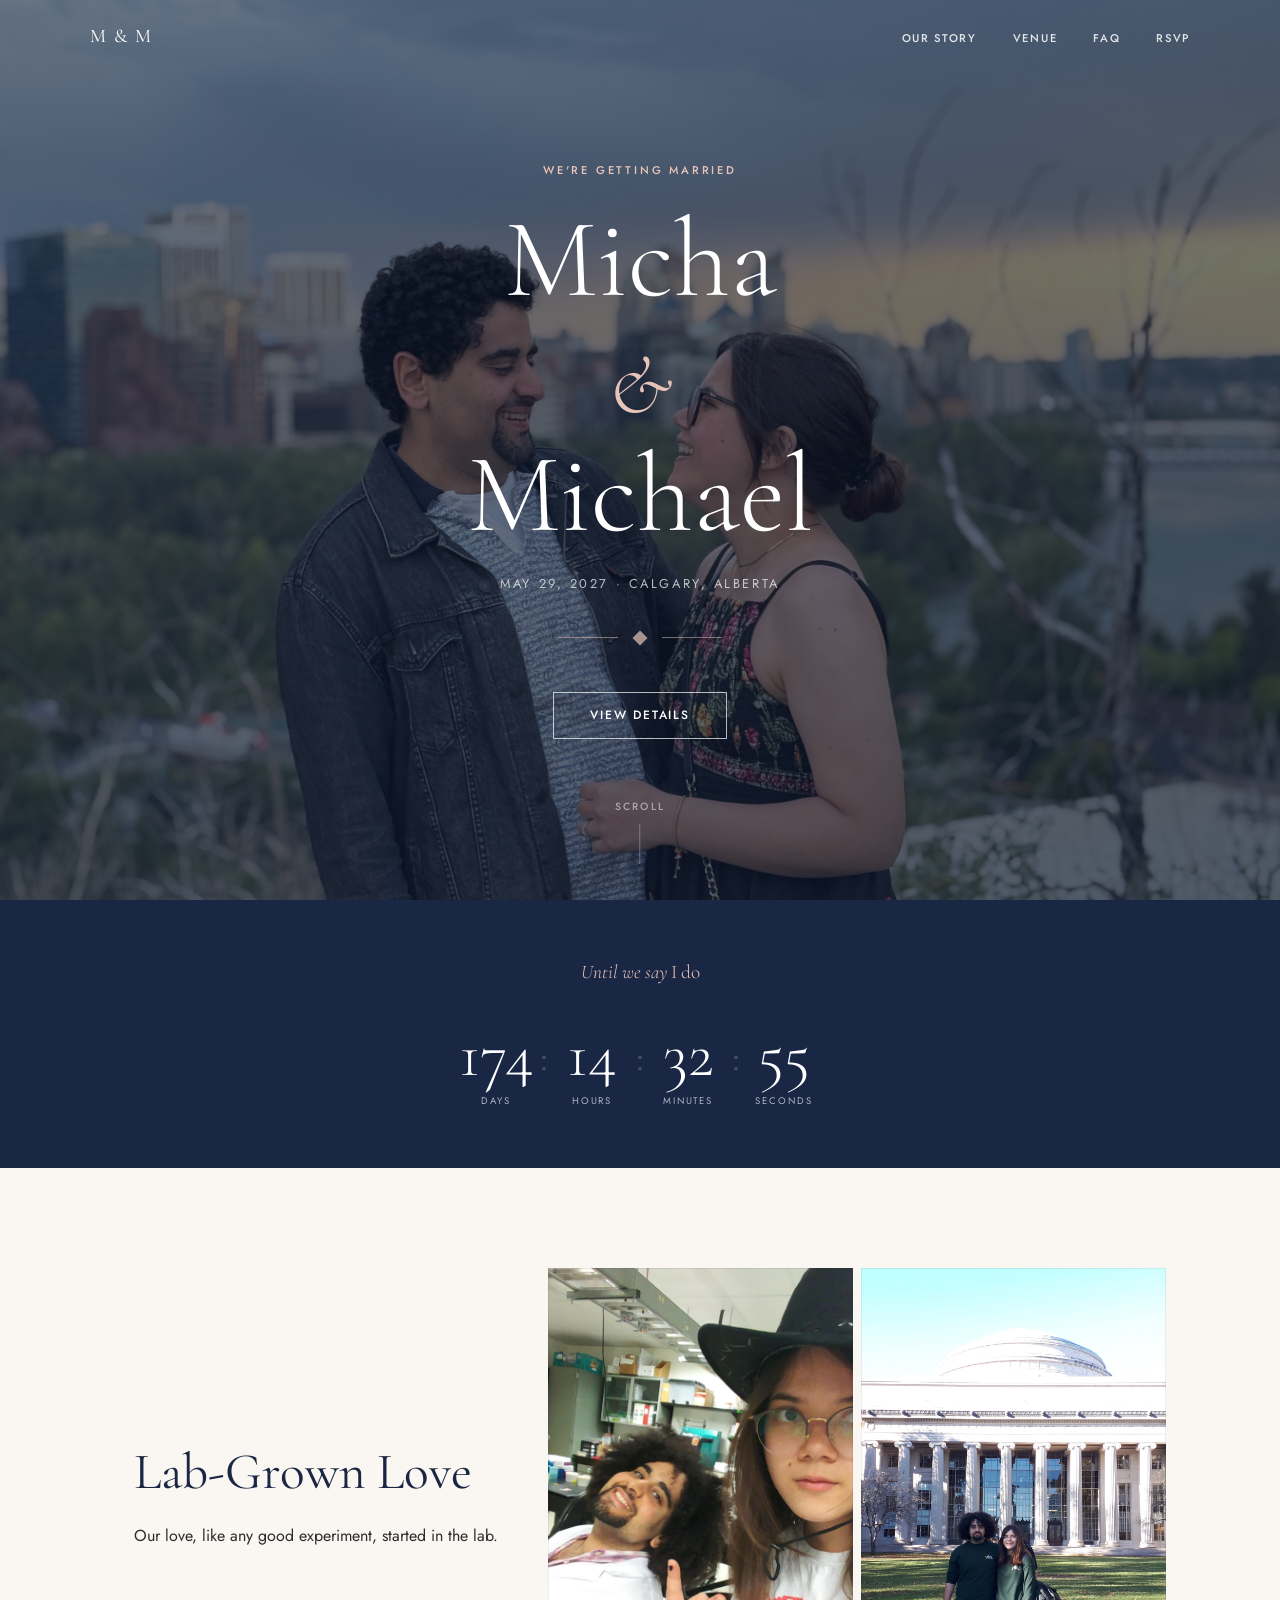
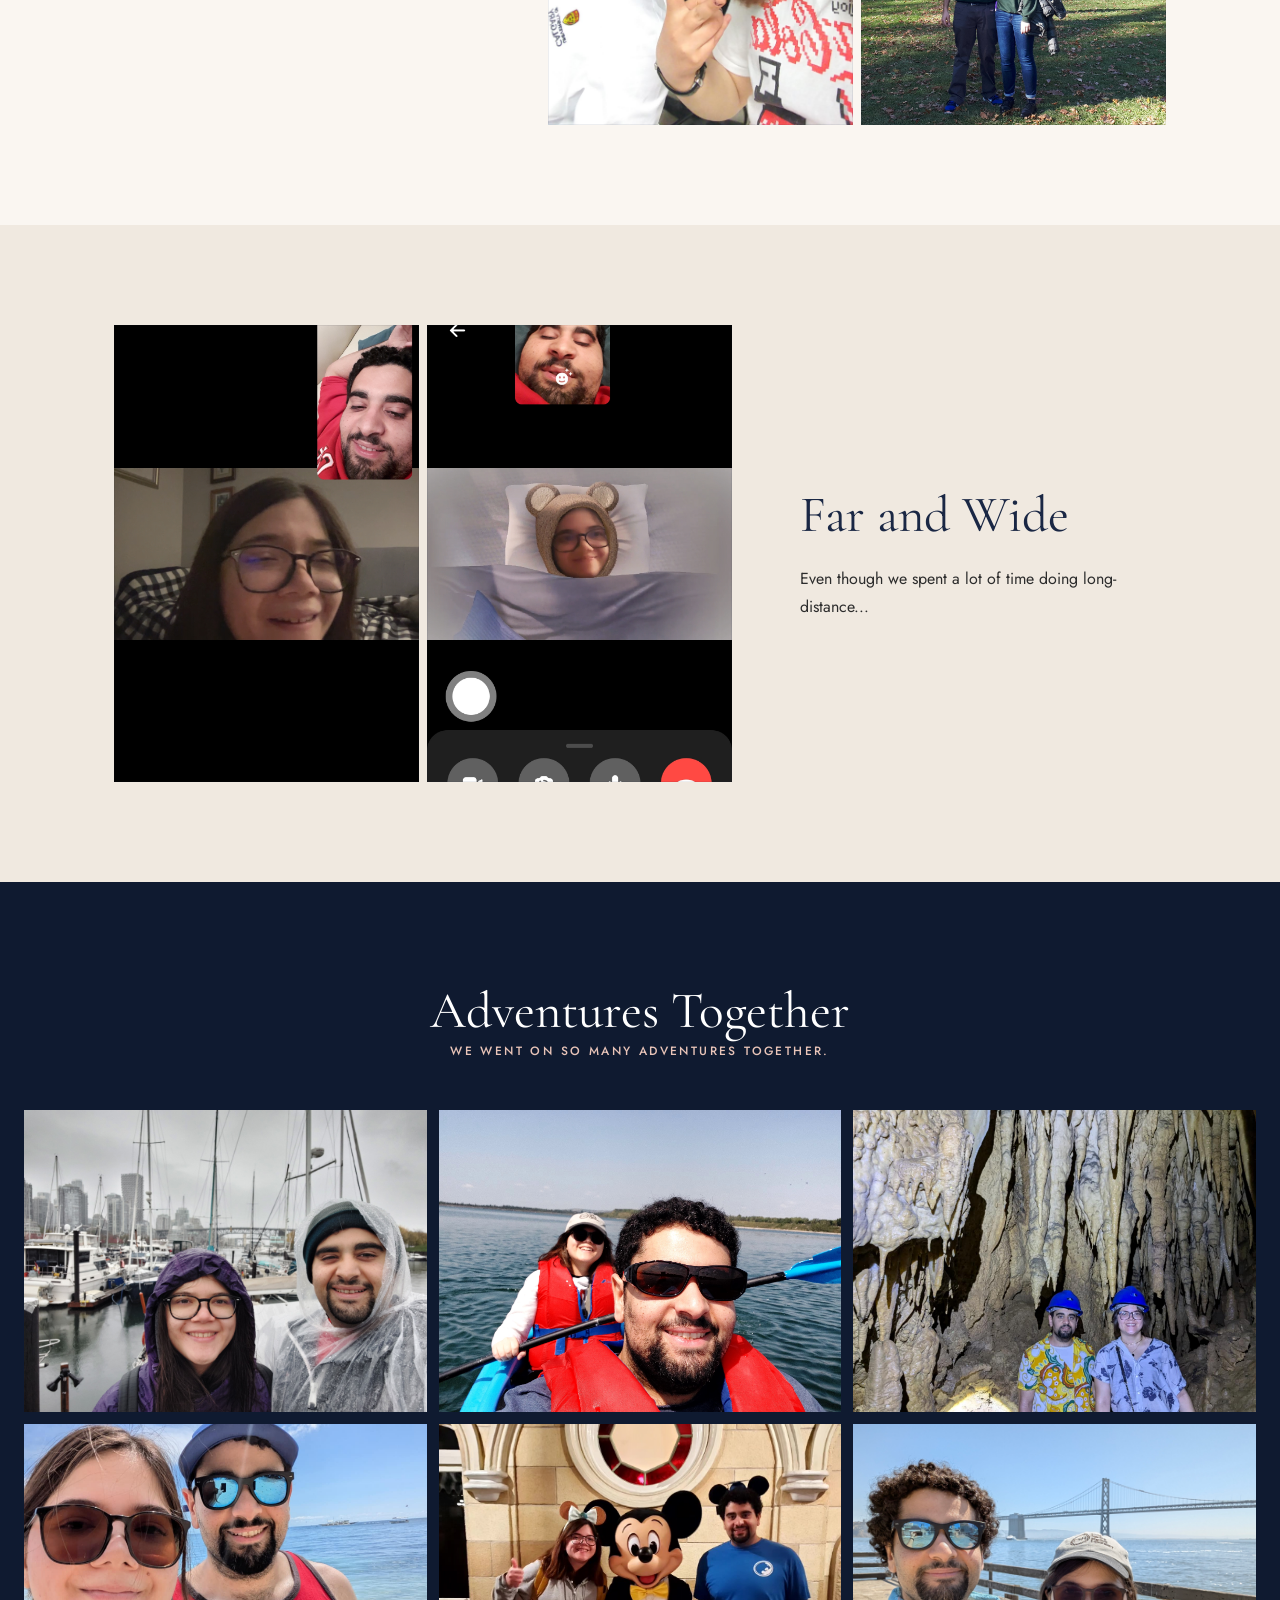
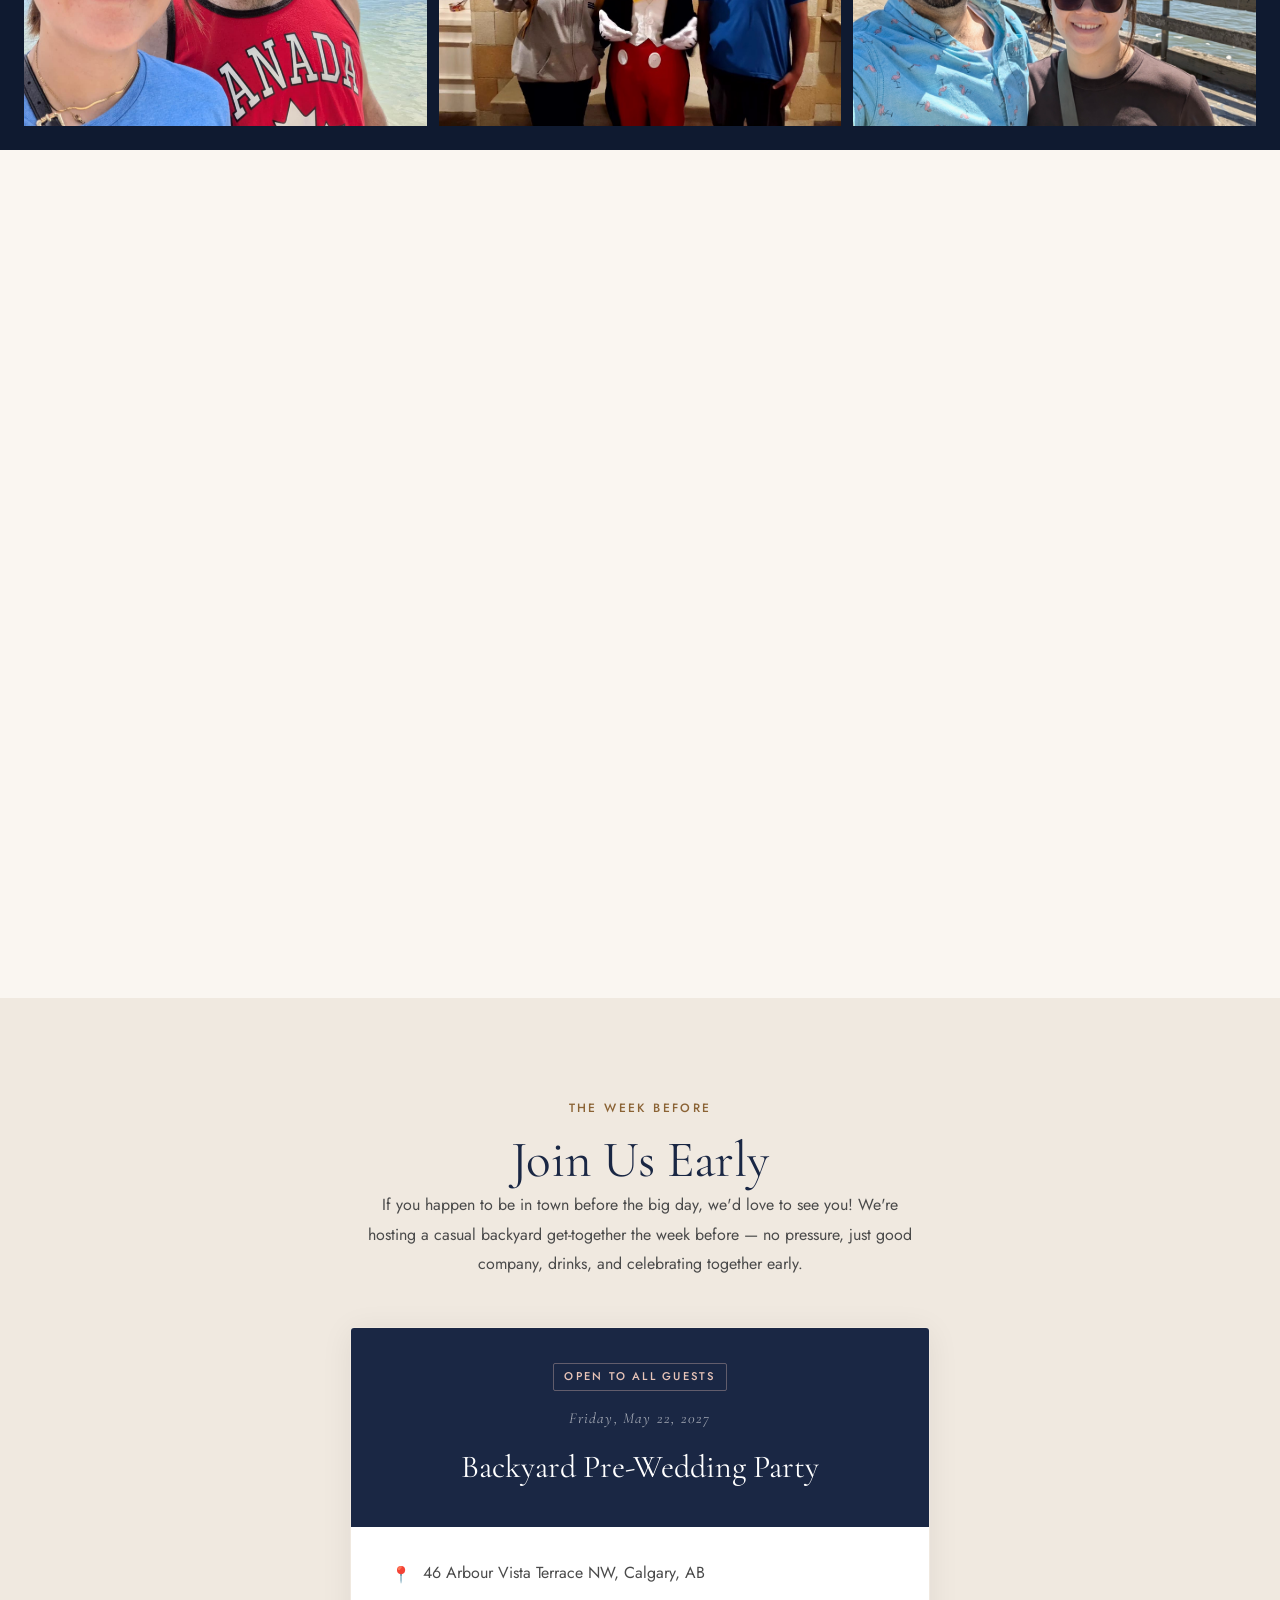
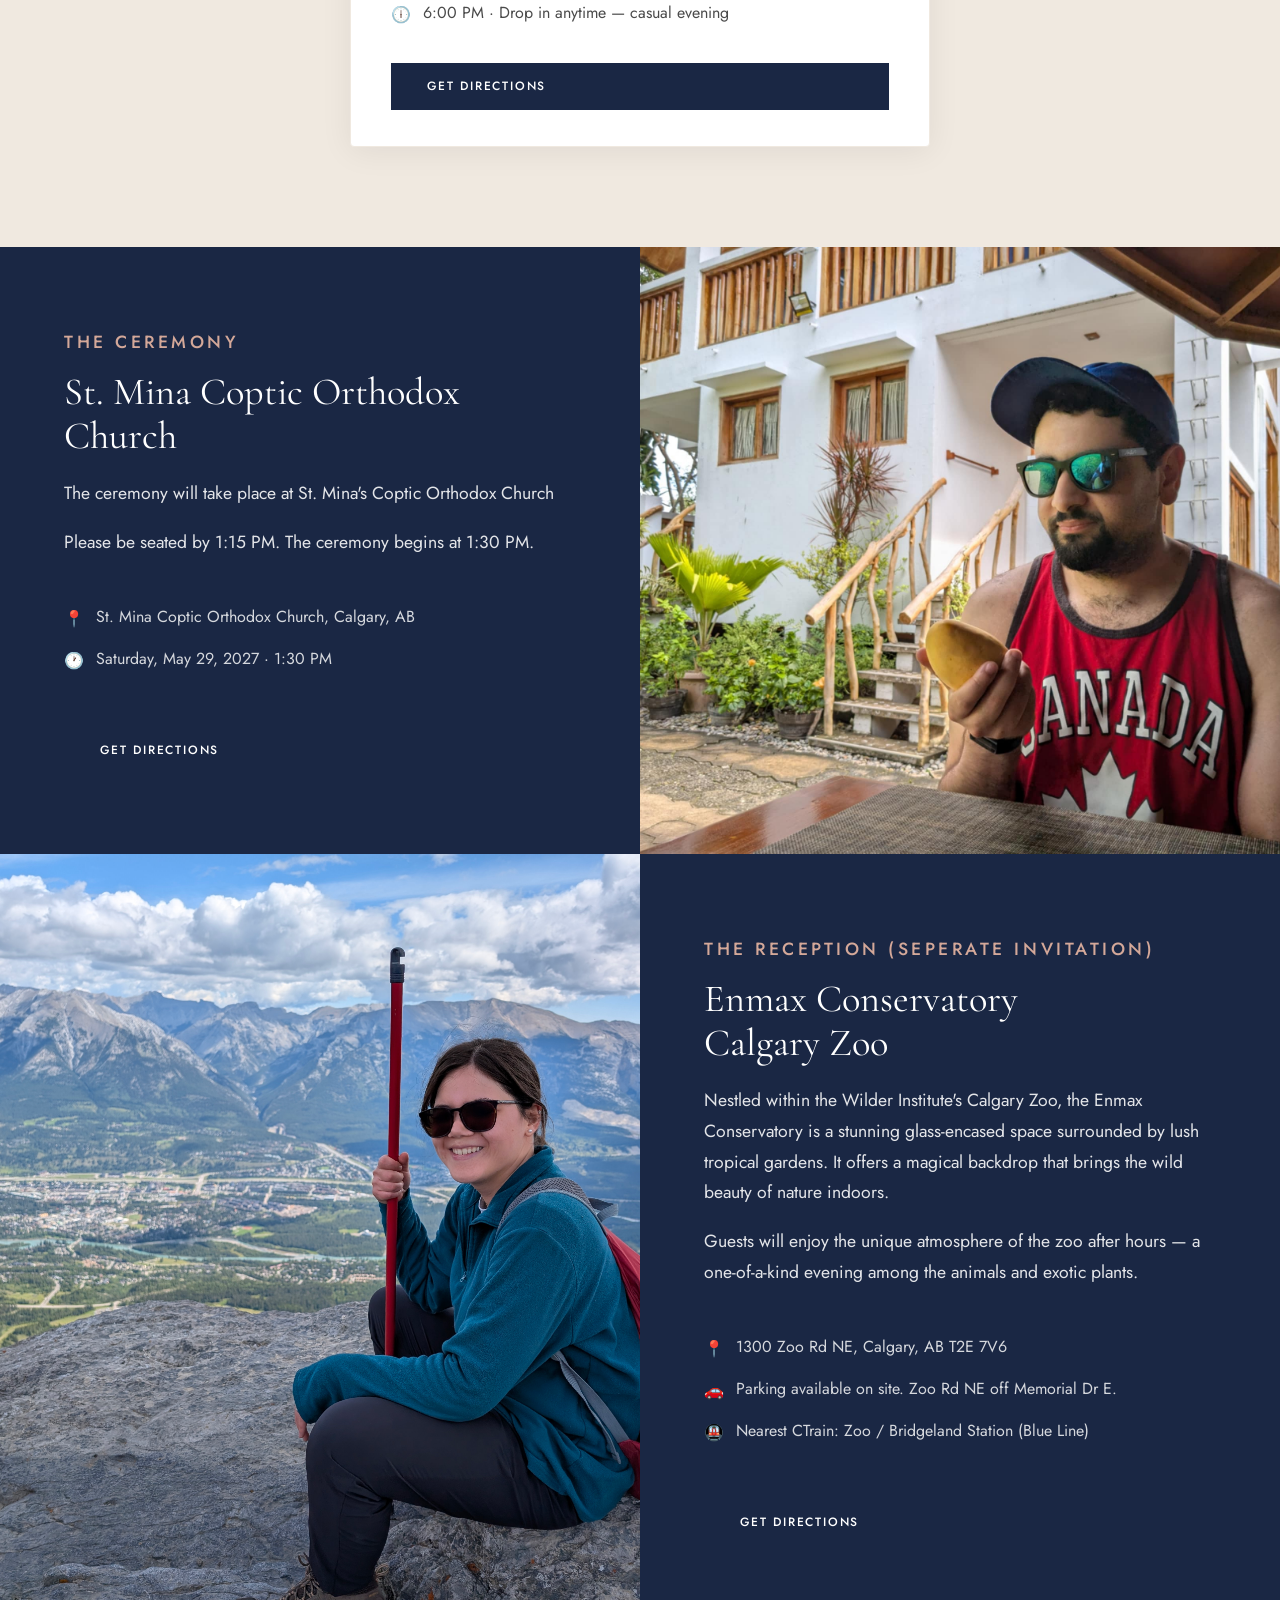
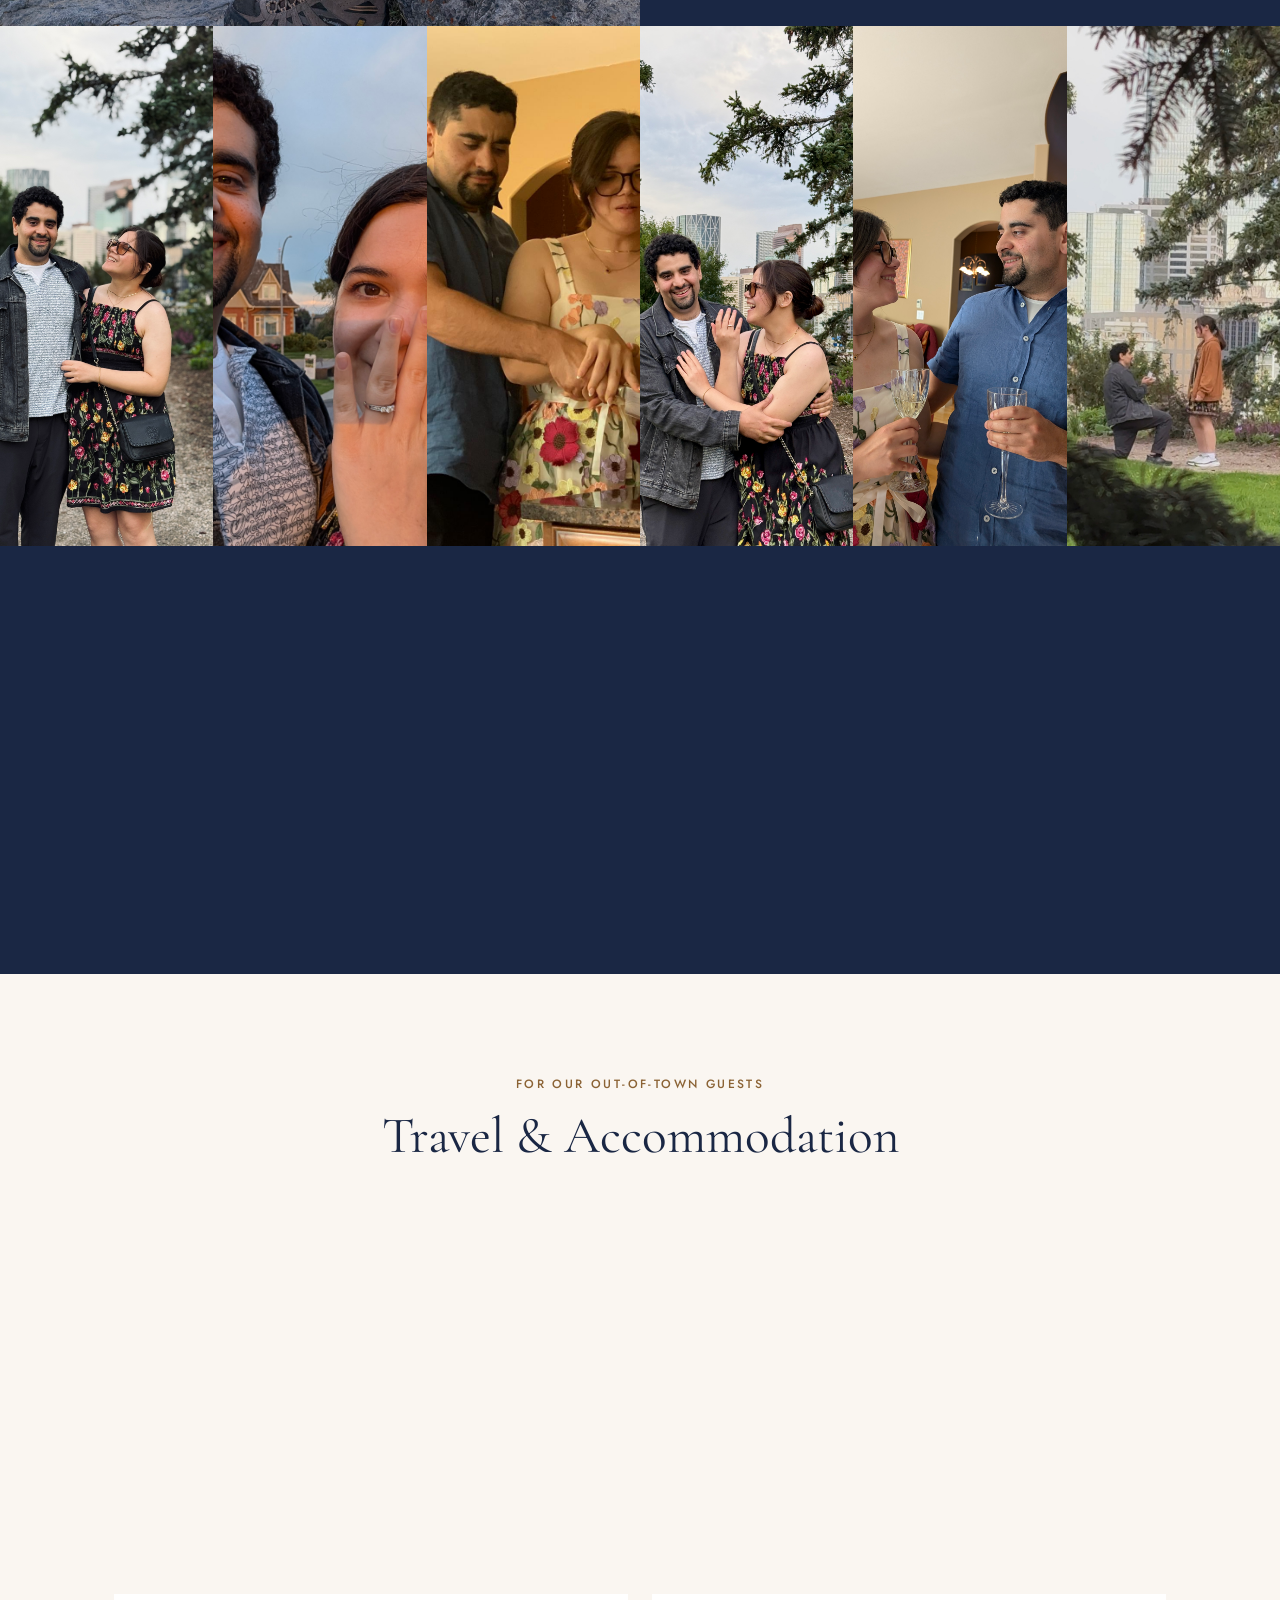
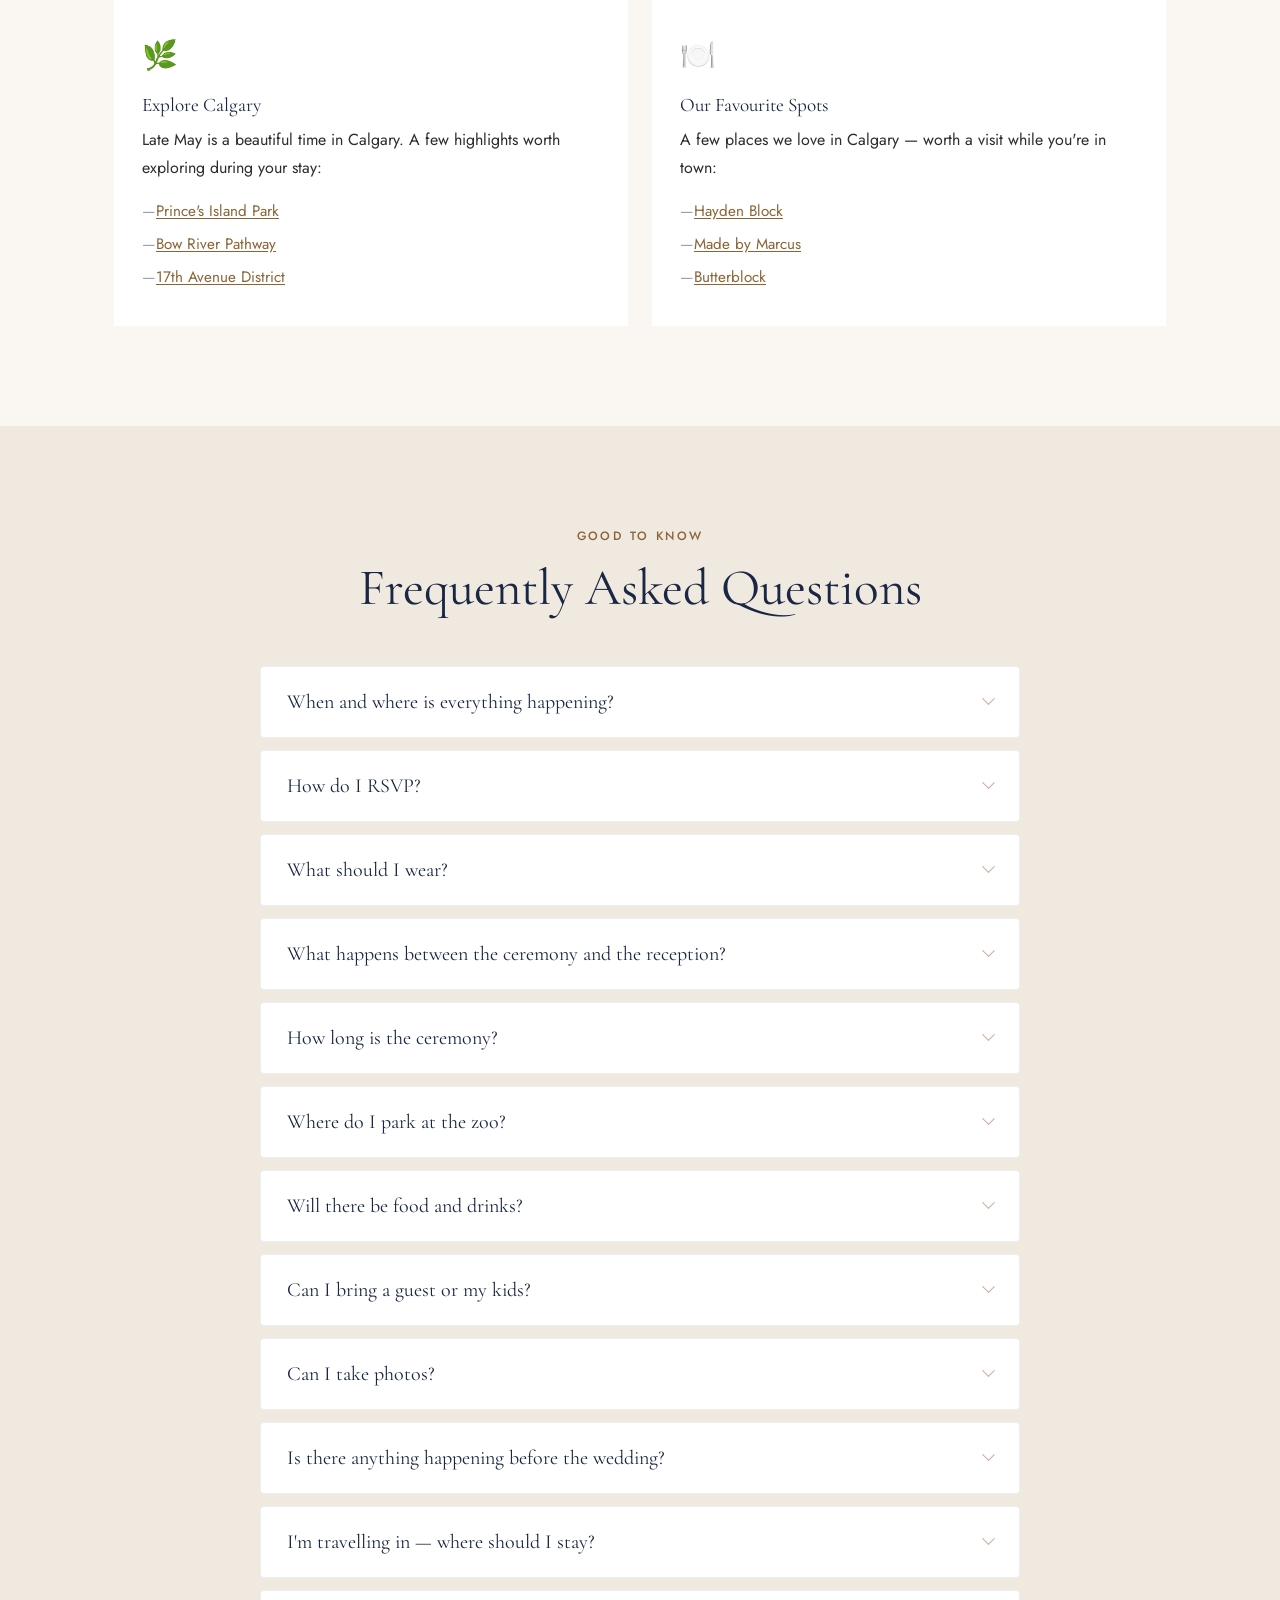
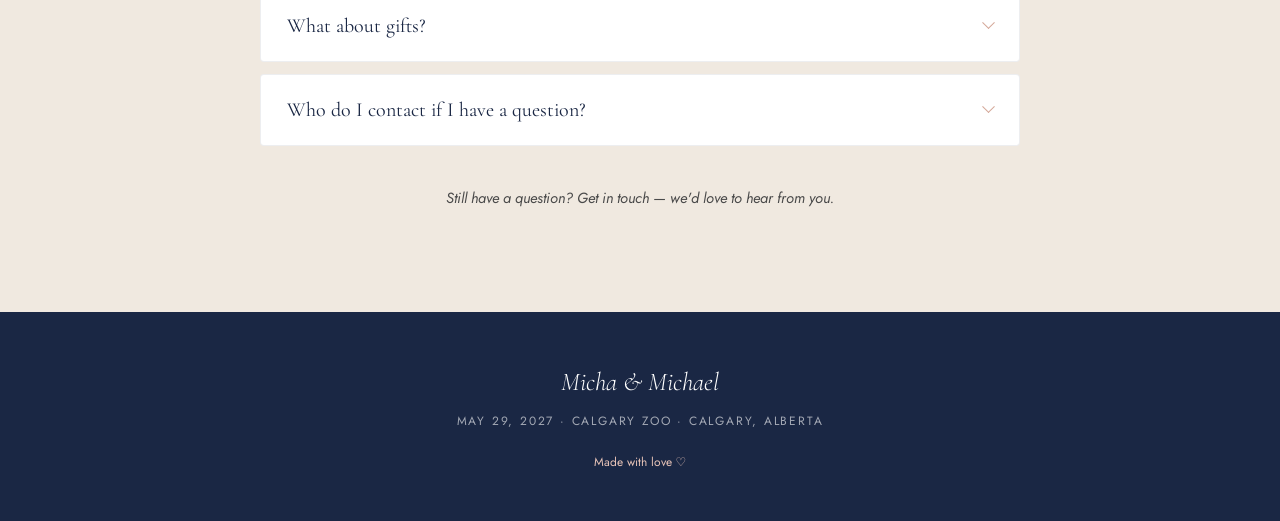
==== commit 72e3cdd0: "remove schedule section and update RSVP CTA link" ====
--- a/invite.html
+++ b/invite.html
@@ -17,7 +17,6 @@
       <span class="nav-monogram">M & M</span>
       <ul class="nav-links">
         <li><a href="#story">Our Story</a></li>
-        <li><a href="#schedule">Schedule</a></li>
         <li><a href="#venue">Venue</a></li>
         <li><a href="#faq">FAQ</a></li>
         <li><a href="rsvp.html">RSVP</a></li>
@@ -31,7 +30,6 @@
     <button class="mobile-close" aria-label="Close menu">&#10005;</button>
     <ul>
       <li><a href="#story">Our Story</a></li>
-      <li><a href="#schedule">Schedule</a></li>
       <li><a href="#venue">Venue</a></li>
       <li><a href="#faq">FAQ</a></li>
       <li><a href="rsvp.html">RSVP</a></li>
@@ -51,7 +49,7 @@
       <div class="hero-divider">
         <span></span><svg viewBox="0 0 24 24" fill="none" xmlns="http://www.w3.org/2000/svg"><path d="M12 3 L21 12 L12 21 L3 12 Z" fill="currentColor"/></svg><span></span>
       </div>
-      <a href="#schedule" class="btn-outline">View Details</a>
+      <a href="#venue" class="btn-outline">View Details</a>
     </div>
     <div class="hero-scroll">
       <span>Scroll</span>
@@ -169,33 +167,6 @@
     </div>
   </section>
 
-  <!-- SCHEDULE -->
-  <section id="schedule">
-    <div class="section-inner">
-      <p class="eyebrow center">The Day</p>
-      <h2 class="center">Day-of Schedule</h2>
-      <div class="timeline">
-        <div class="tl-item">
-          <div class="tl-time">1:30 PM</div>
-          <div class="tl-dot"></div>
-          <div class="tl-content">
-            <h4>Ceremony</h4>
-            <p>St. Mina Coptic Orthodox Church — please be seated by 1:15 PM</p>
-          </div>
-        </div>
-        <div class="tl-item last">
-          <div class="tl-time">5:00 PM</div>
-          <div class="tl-dot"></div>
-          <div class="tl-content">
-            <span class="tl-tag">Reception guests</span>
-            <h4>Reception</h4>
-            <p>Enmax Conservatory, Calgary Zoo — dinner, dancing, and celebrating until late</p>
-          </div>
-        </div>
-      </div>
-    </div>
-  </section>
-
   <!-- VENUE -->
   <section id="venue">
     <div class="venue-split">
@@ -260,6 +231,17 @@
     </div>
   </section>
 
+  <!-- RSVP CTA -->
+  <section id="rsvp-cta">
+    <div class="rsvp-cta-inner">
+      <p class="eyebrow light">We hope you can join us</p>
+      <h2>Will you be there?</h2>
+      <p class="rsvp-cta-text">Let us know if you'll be celebrating with us on May 29, 2027.</p>
+      <a href="rsvp.html" class="btn-outline">RSVP Now</a>
+      <p class="rsvp-cta-deadline">Kindly respond by April 1, 2027</p>
+    </div>
+  </section>
+
   <!-- TRAVEL & STAY -->
   <section id="travel">
     <div class="section-inner">
@@ -413,17 +395,6 @@
     </div>
   </section>
 
-  <!-- RSVP CTA -->
-  <section id="rsvp-cta">
-    <div class="rsvp-cta-inner">
-      <p class="eyebrow light">We hope you can join us</p>
-      <h2>Will you be there?</h2>
-      <p class="rsvp-cta-text">Let us know if you'll be celebrating with us on May 29, 2027.</p>
-      <a href="rsvp.html" class="btn-outline">RSVP Now</a>
-      <p class="rsvp-cta-deadline">Kindly respond by April 1, 2027</p>
-    </div>
-  </section>
-
   <!-- FOOTER -->
   <footer id="footer">
     <div class="footer-inner">
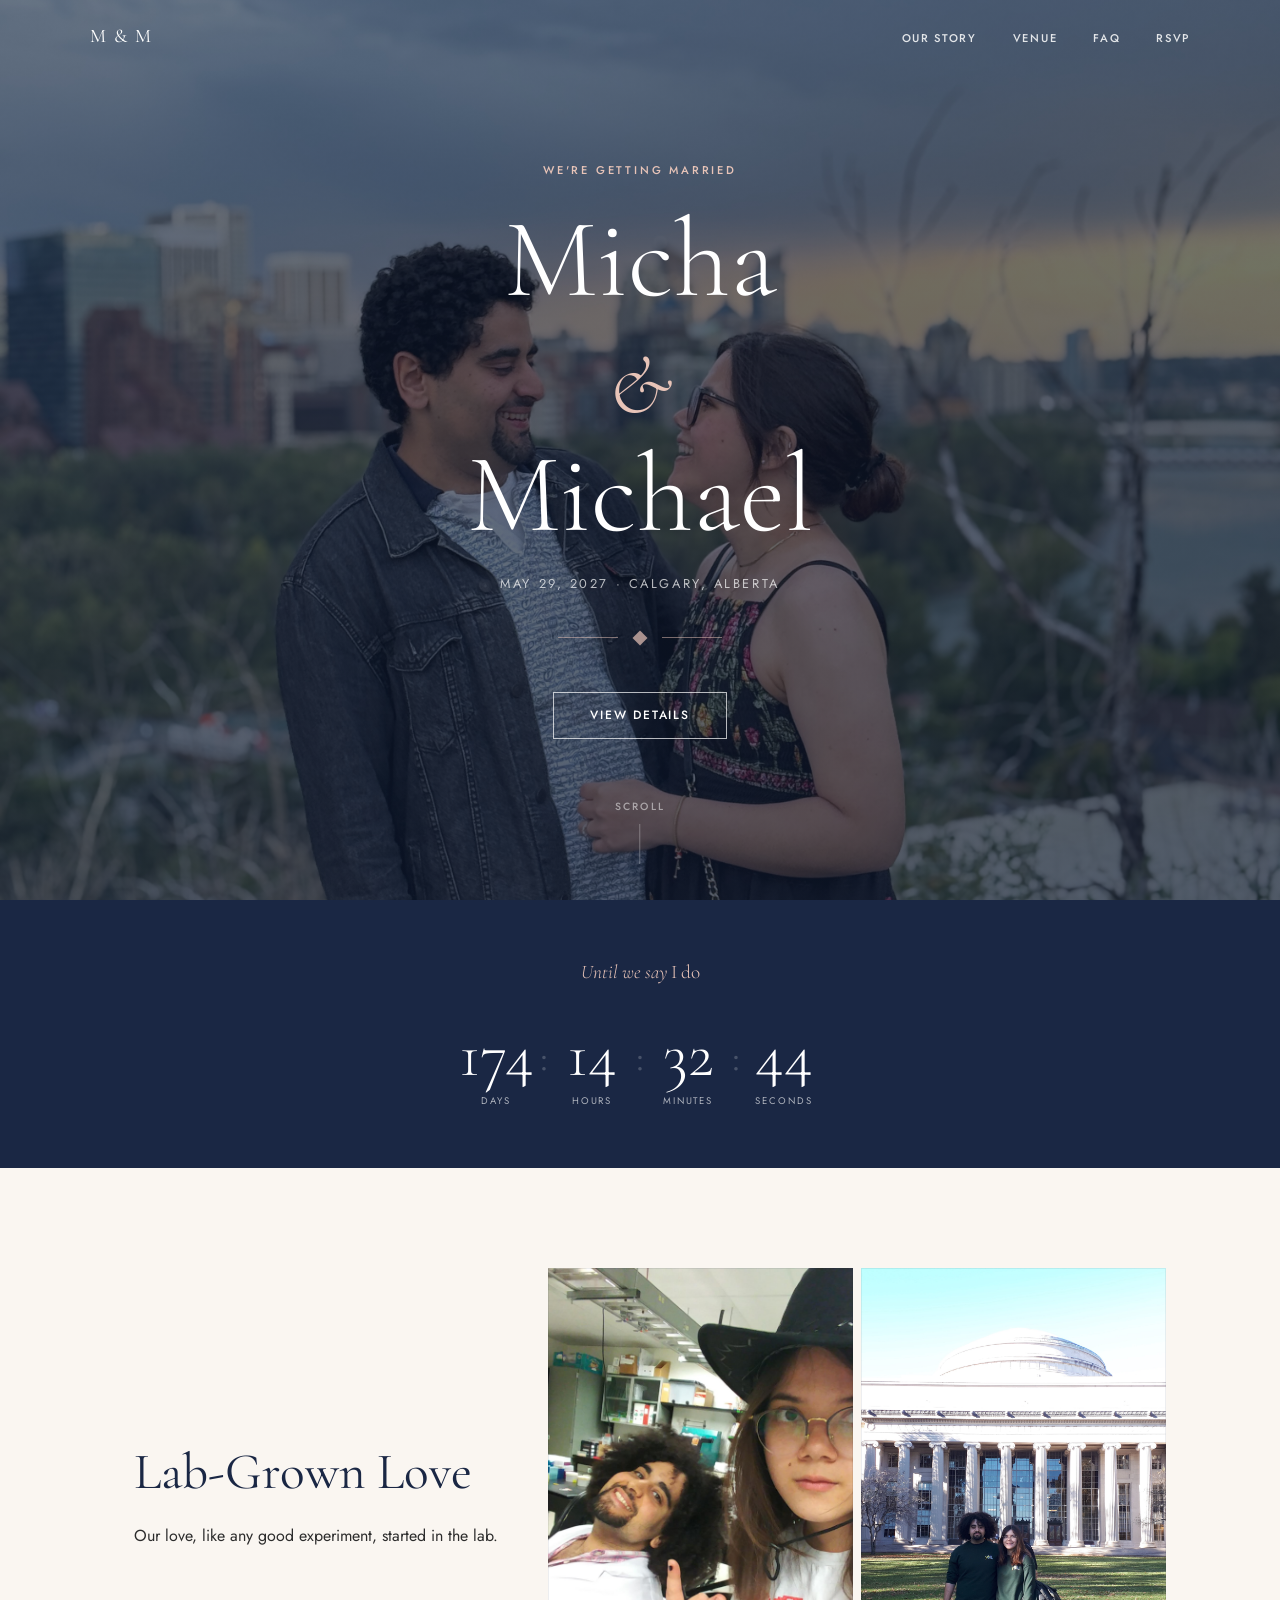
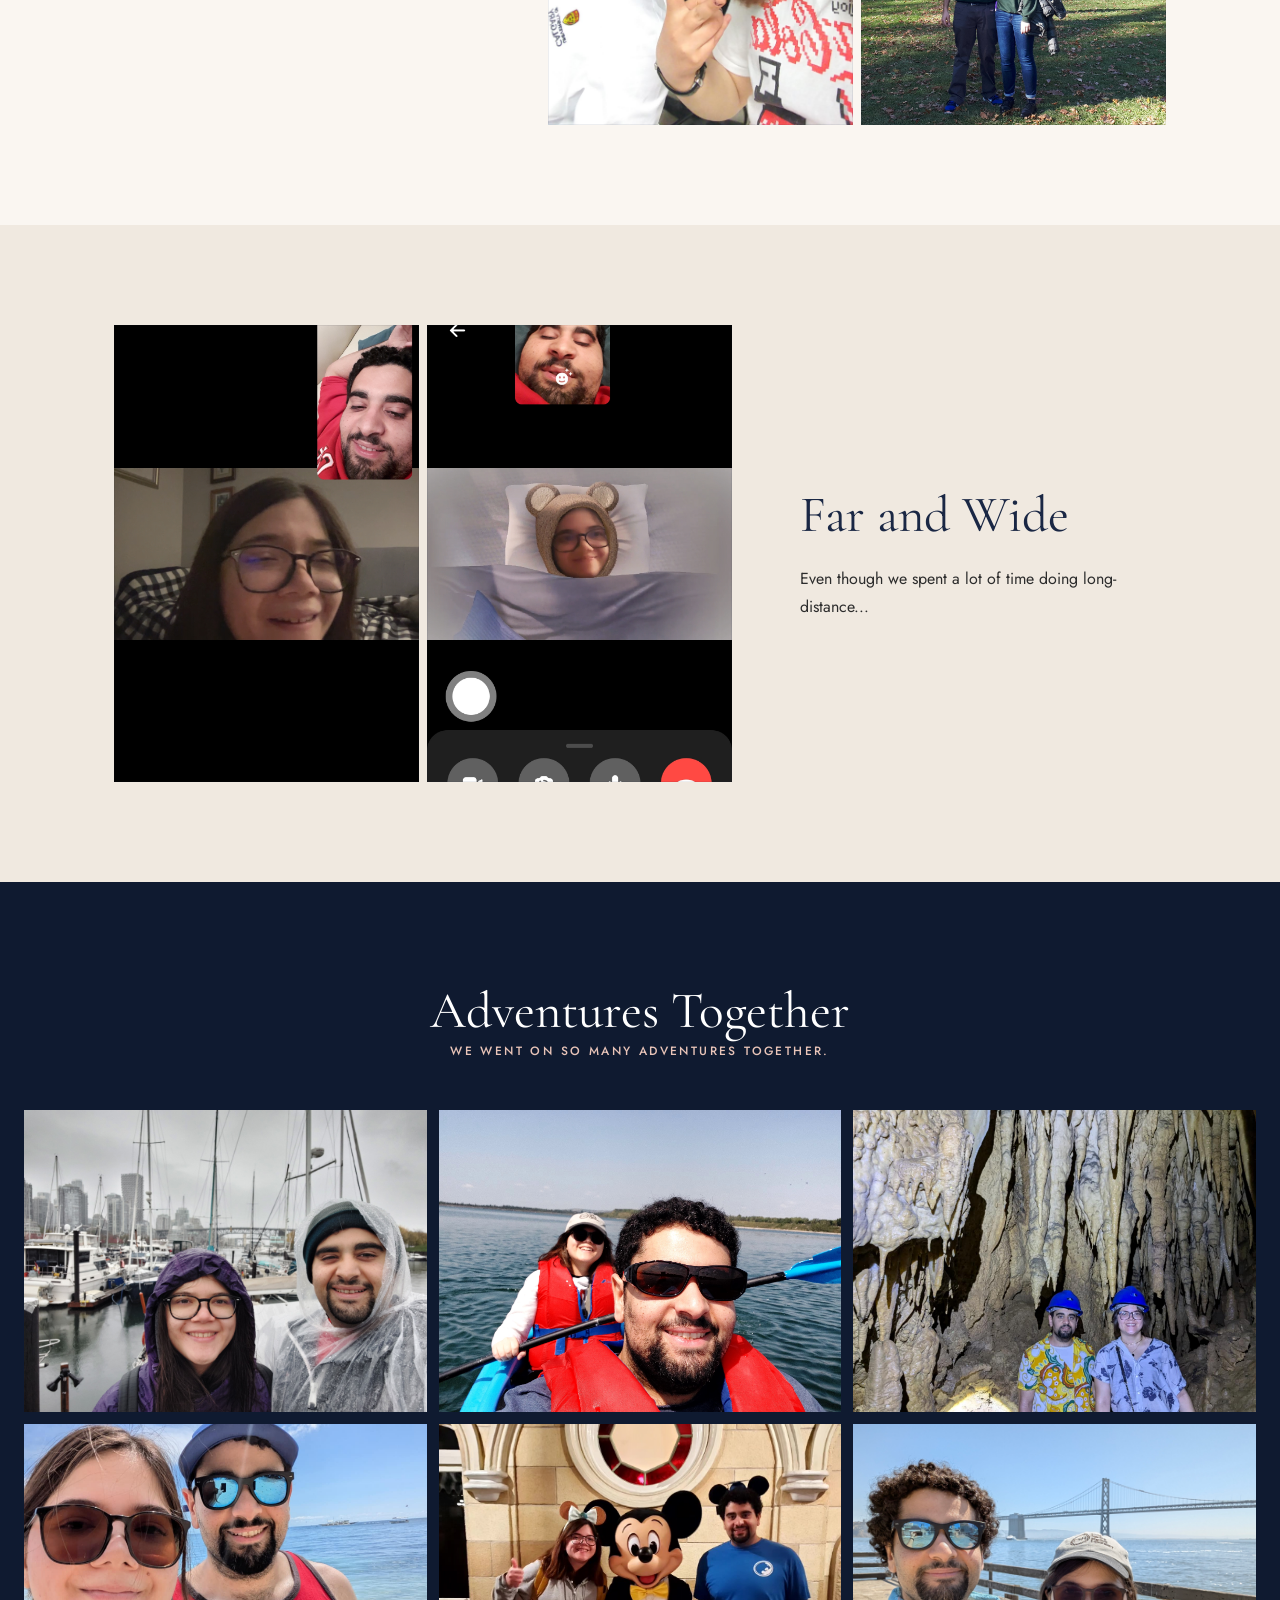
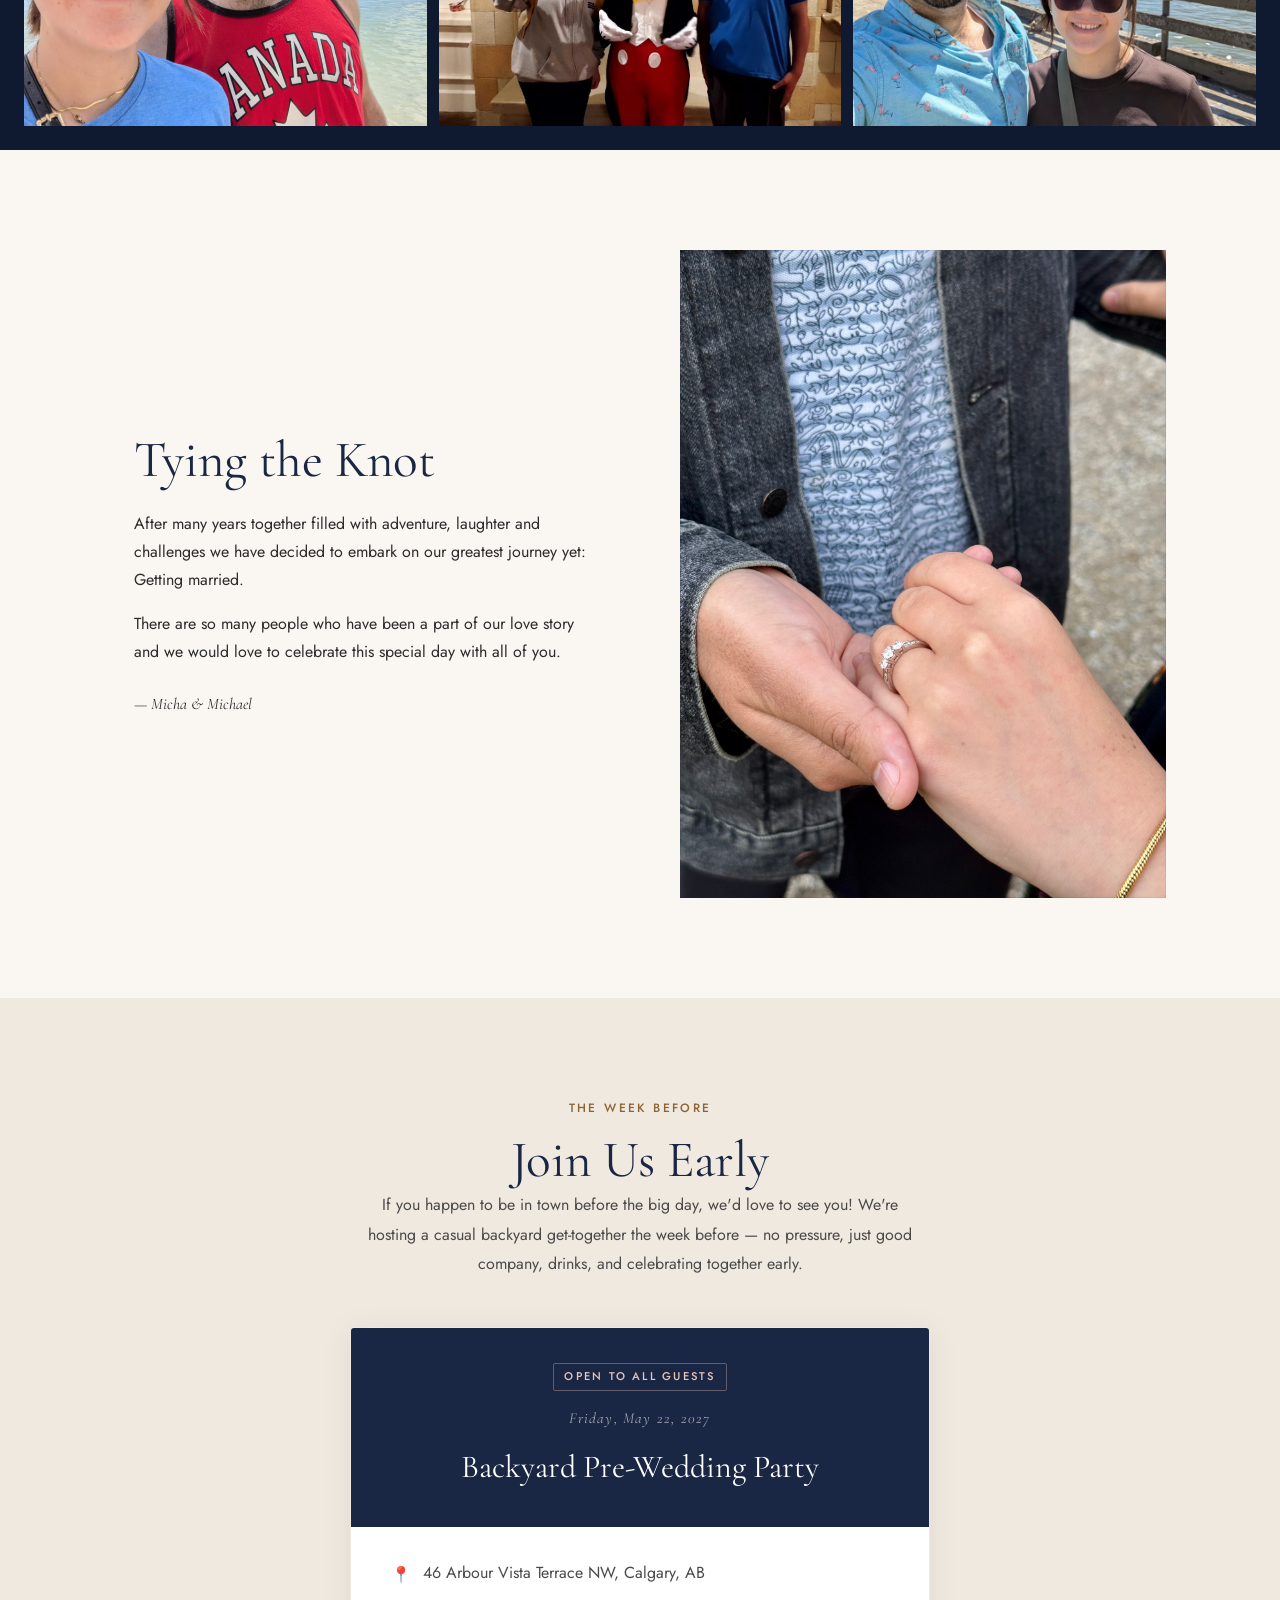
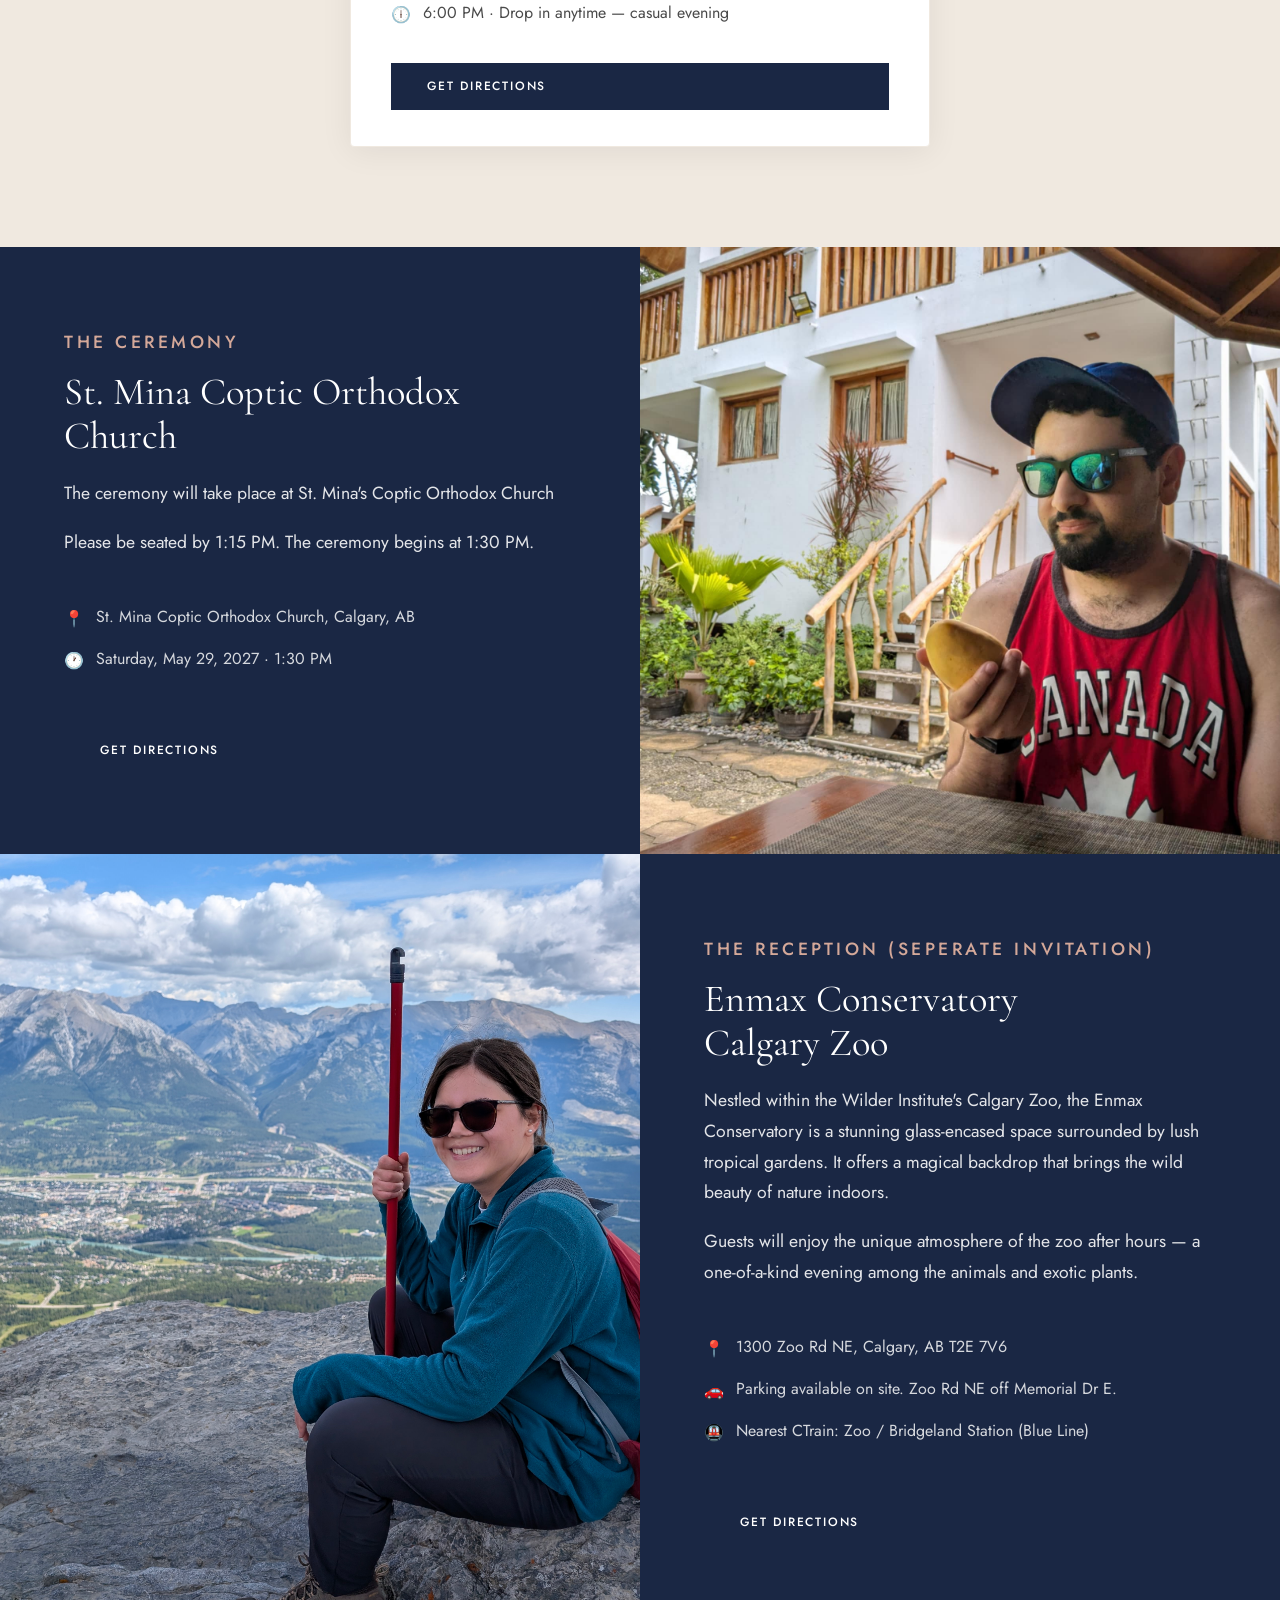
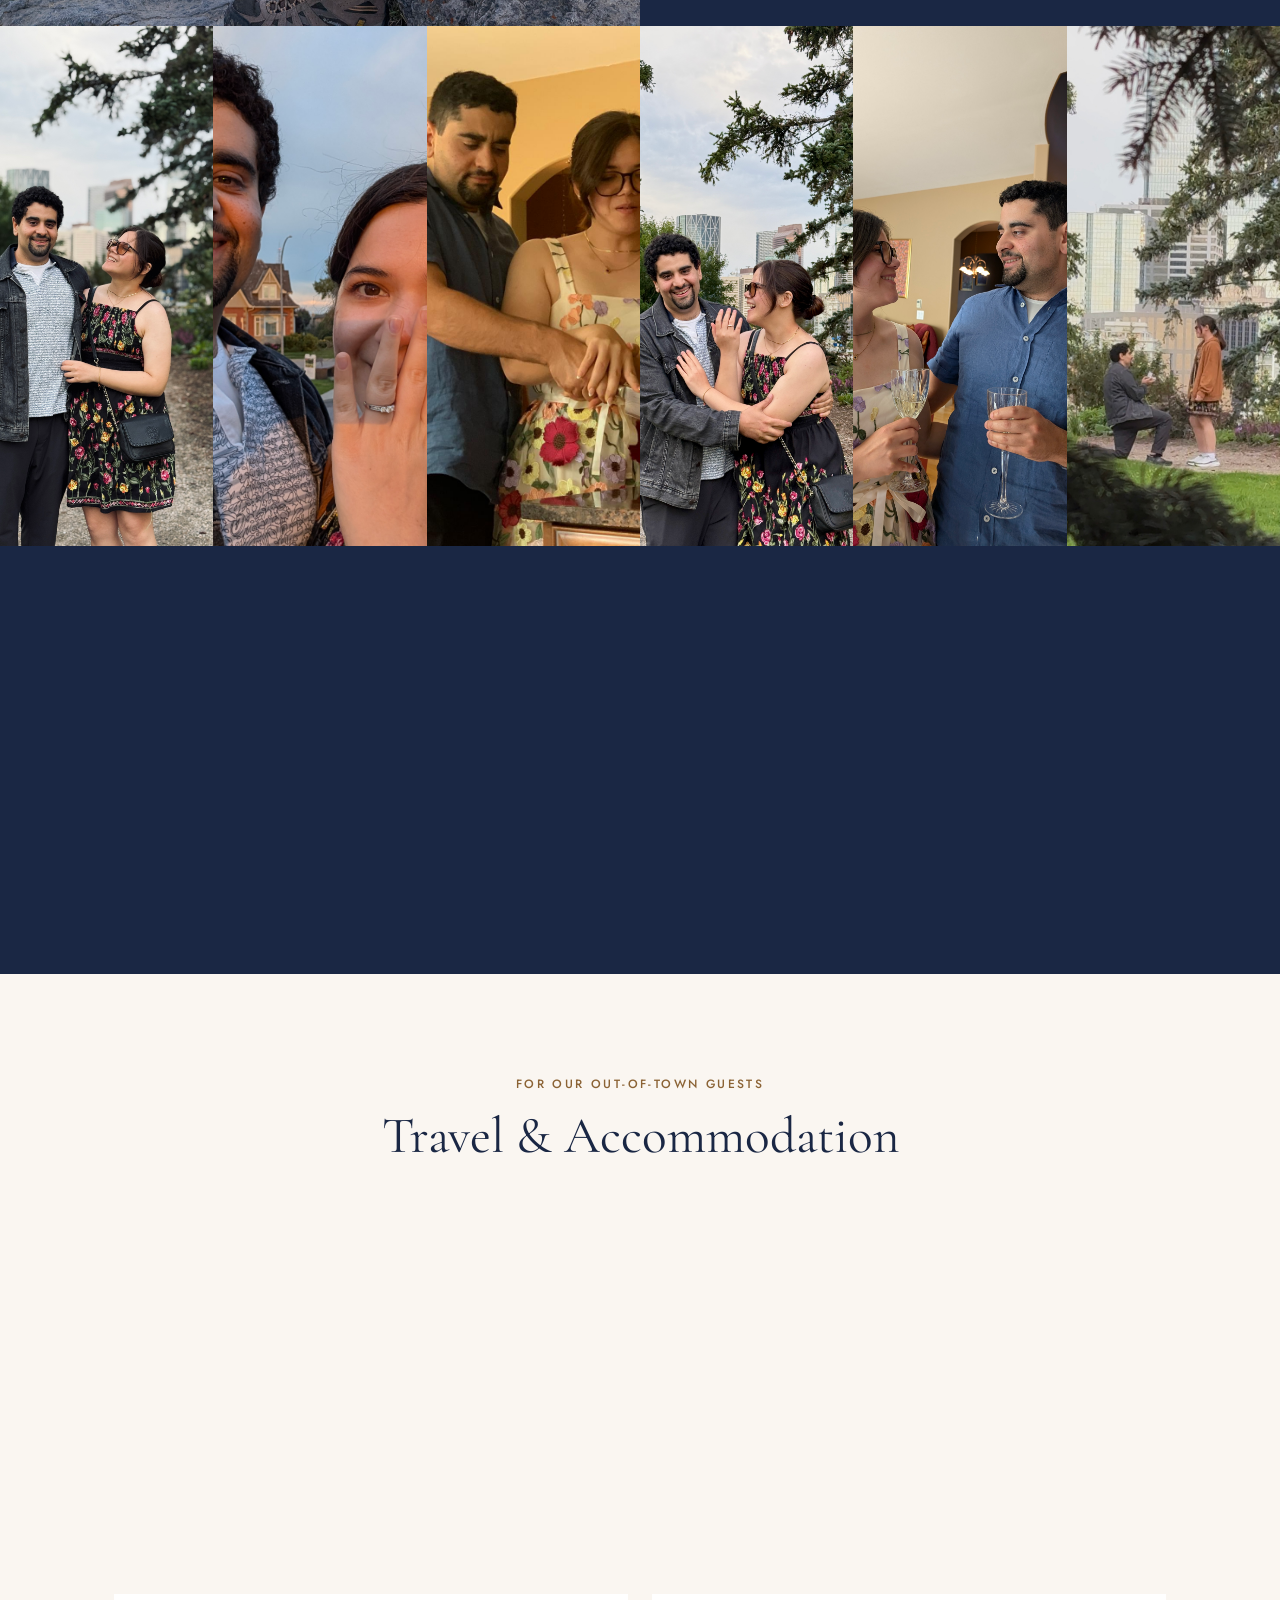
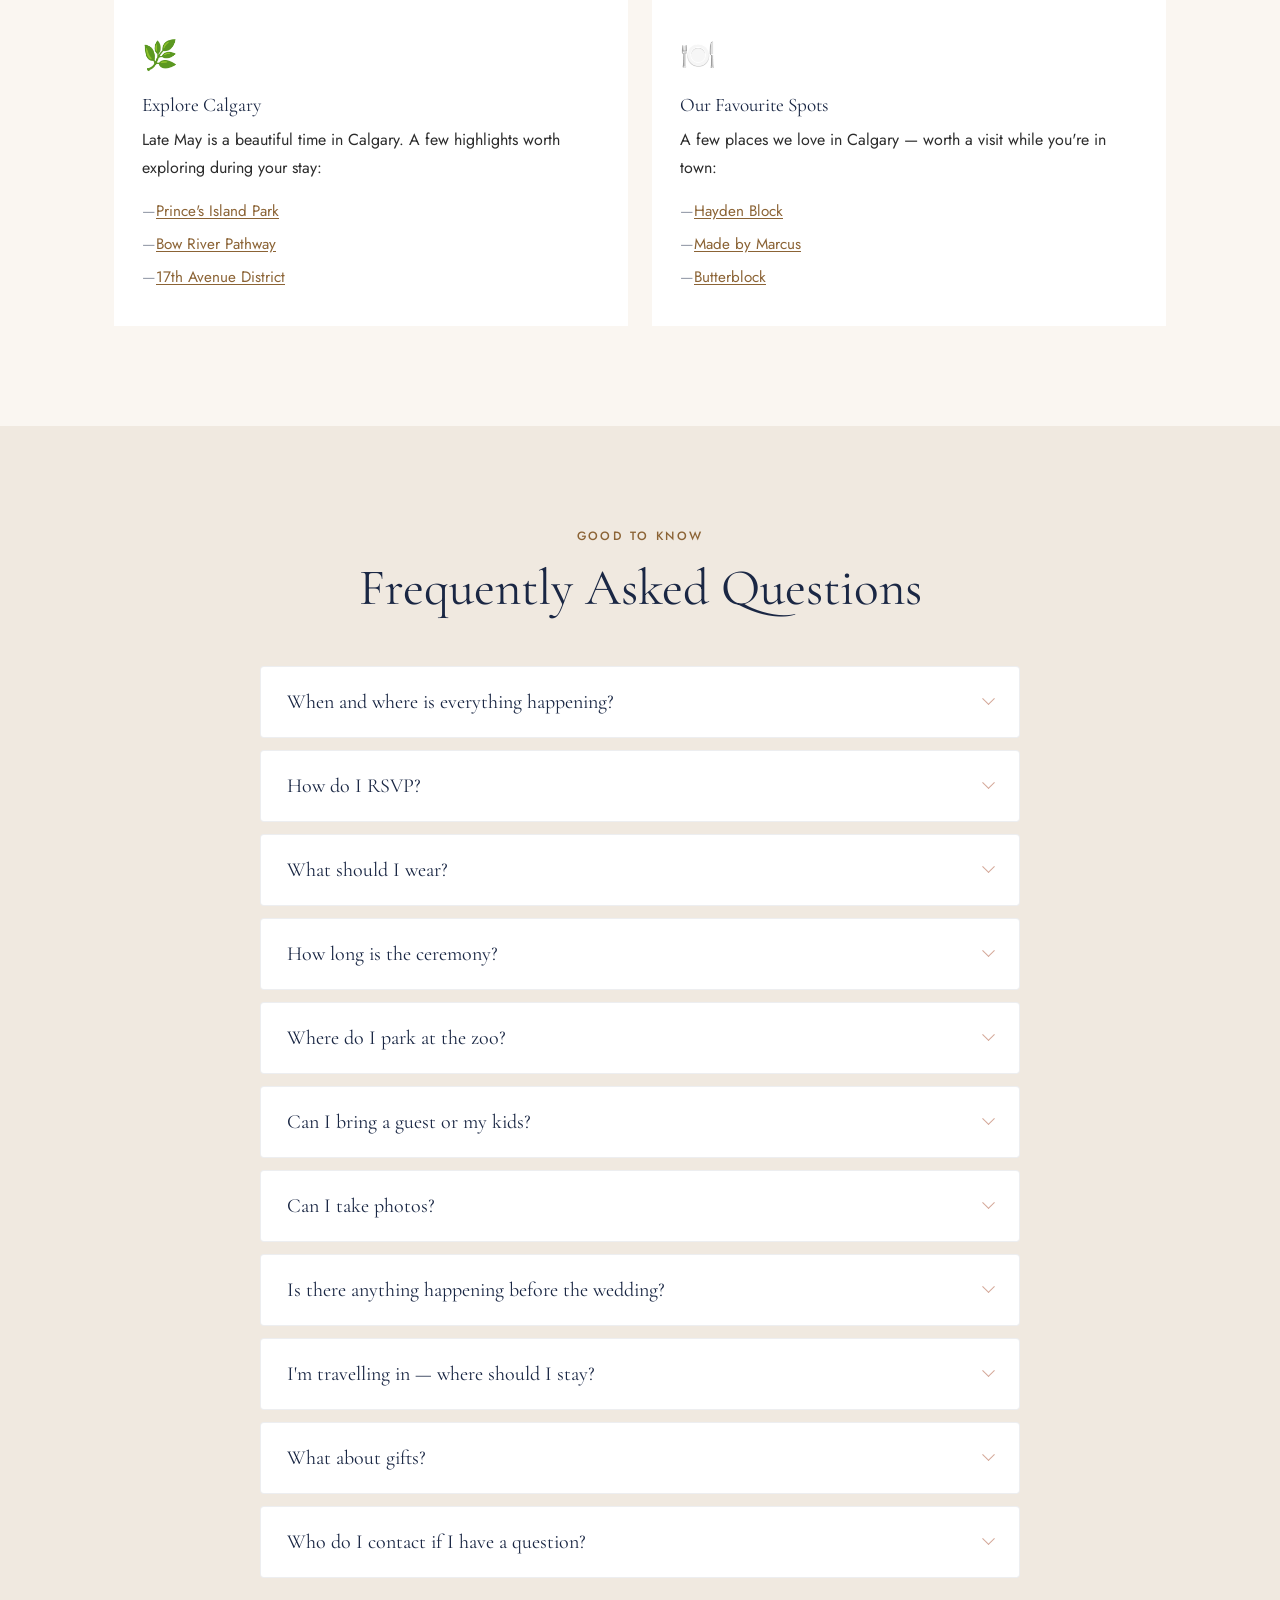
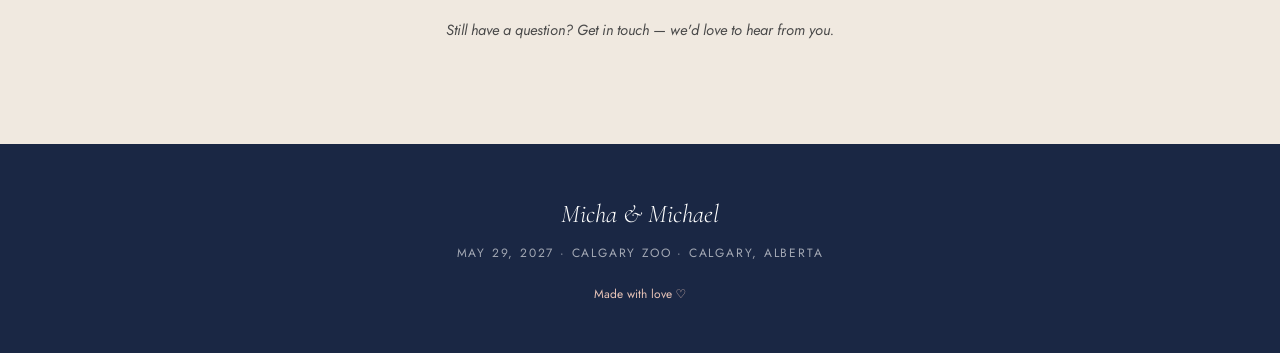
==== commit 38d98169: "update RSVP deadline and refine FAQ responses" ====
--- a/invite.html
+++ b/invite.html
@@ -238,7 +238,7 @@
       <h2>Will you be there?</h2>
       <p class="rsvp-cta-text">Let us know if you'll be celebrating with us on May 29, 2027.</p>
       <a href="rsvp.html" class="btn-outline">RSVP Now</a>
-      <p class="rsvp-cta-deadline">Kindly respond by April 1, 2027</p>
+      <p class="rsvp-cta-deadline">Kindly respond by January 31, 2027</p>
     </div>
   </section>
 
@@ -309,7 +309,7 @@
         <details class="faq-item">
           <summary>How do I RSVP?</summary>
           <div class="faq-answer">
-            <p>Head to our <a href="rsvp.html">RSVP page</a>, which takes you to our Zola page where you can reply for everyone in your party. Please respond by <strong>April 1, 2027</strong> so we can finalize our numbers.</p>
+            <p>Head to our <a href="rsvp.html">RSVP page</a>, which takes you to our Zola page where you can reply for everyone in your party. Please respond by <strong>January 31, 2027</strong> so we can finalize our numbers.</p>
           </div>
         </details>
 
@@ -321,13 +321,6 @@
         </details>
 
         <details class="faq-item">
-          <summary>What happens between the ceremony and the reception?</summary>
-          <div class="faq-answer">
-            <p><!-- [CONFIRM] -->There's a gap in the afternoon while we take photos. Feel free to head back to your hotel, grab a coffee, or explore the area — we'll see you at the zoo at 5:00 PM.</p>
-          </div>
-        </details>
-
-        <details class="faq-item">
           <summary>How long is the ceremony?</summary>
           <div class="faq-answer">
             <p><!-- [CONFIRM] -->A Coptic Orthodox wedding ceremony typically runs about an hour and a half. If you haven't been to one before, expect beautiful chanting, incense, and plenty of tradition — everything you need to know will be easy to follow along with.</p>
@@ -342,16 +335,9 @@
         </details>
 
         <details class="faq-item">
-          <summary>Will there be food and drinks?</summary>
-          <div class="faq-answer">
-            <p><!-- [CONFIRM] -->Yes — dinner and drinks are served at the reception, followed by dancing. Let us know about any dietary restrictions or allergies when you RSVP and we'll take care of it.</p>
-          </div>
-        </details>
-
-        <details class="faq-item">
           <summary>Can I bring a guest or my kids?</summary>
           <div class="faq-answer">
-            <p><!-- [CONFIRM] -->Your invitation lists everyone we've saved a seat for. If you're unsure, just ask — and please confirm exactly who's coming when you RSVP so we have an accurate count for dinner.</p>
+            <p>Everyone we've saved a seat for is listed on your RSVP — please confirm each of them so we have an accurate count. Children under 3 don't need to be RSVP'd for; every other guest will appear on the list.</p>
           </div>
         </details>
 
@@ -379,7 +365,7 @@
         <details class="faq-item">
           <summary>What about gifts?</summary>
           <div class="faq-answer">
-            <p><!-- [CONFIRM] -->Your presence is the greatest gift. If you'd still like to give something, our registry is on our <a href="https://www.zola.com/wedding/michaellaandmichael2027" target="_blank" rel="noopener">Zola page</a>.</p>
+            <p>Your presence is the greatest gift. If you'd still like to give something, we'd prefer a contribution towards our life together rather than a physical gift.</p>
           </div>
         </details>
 
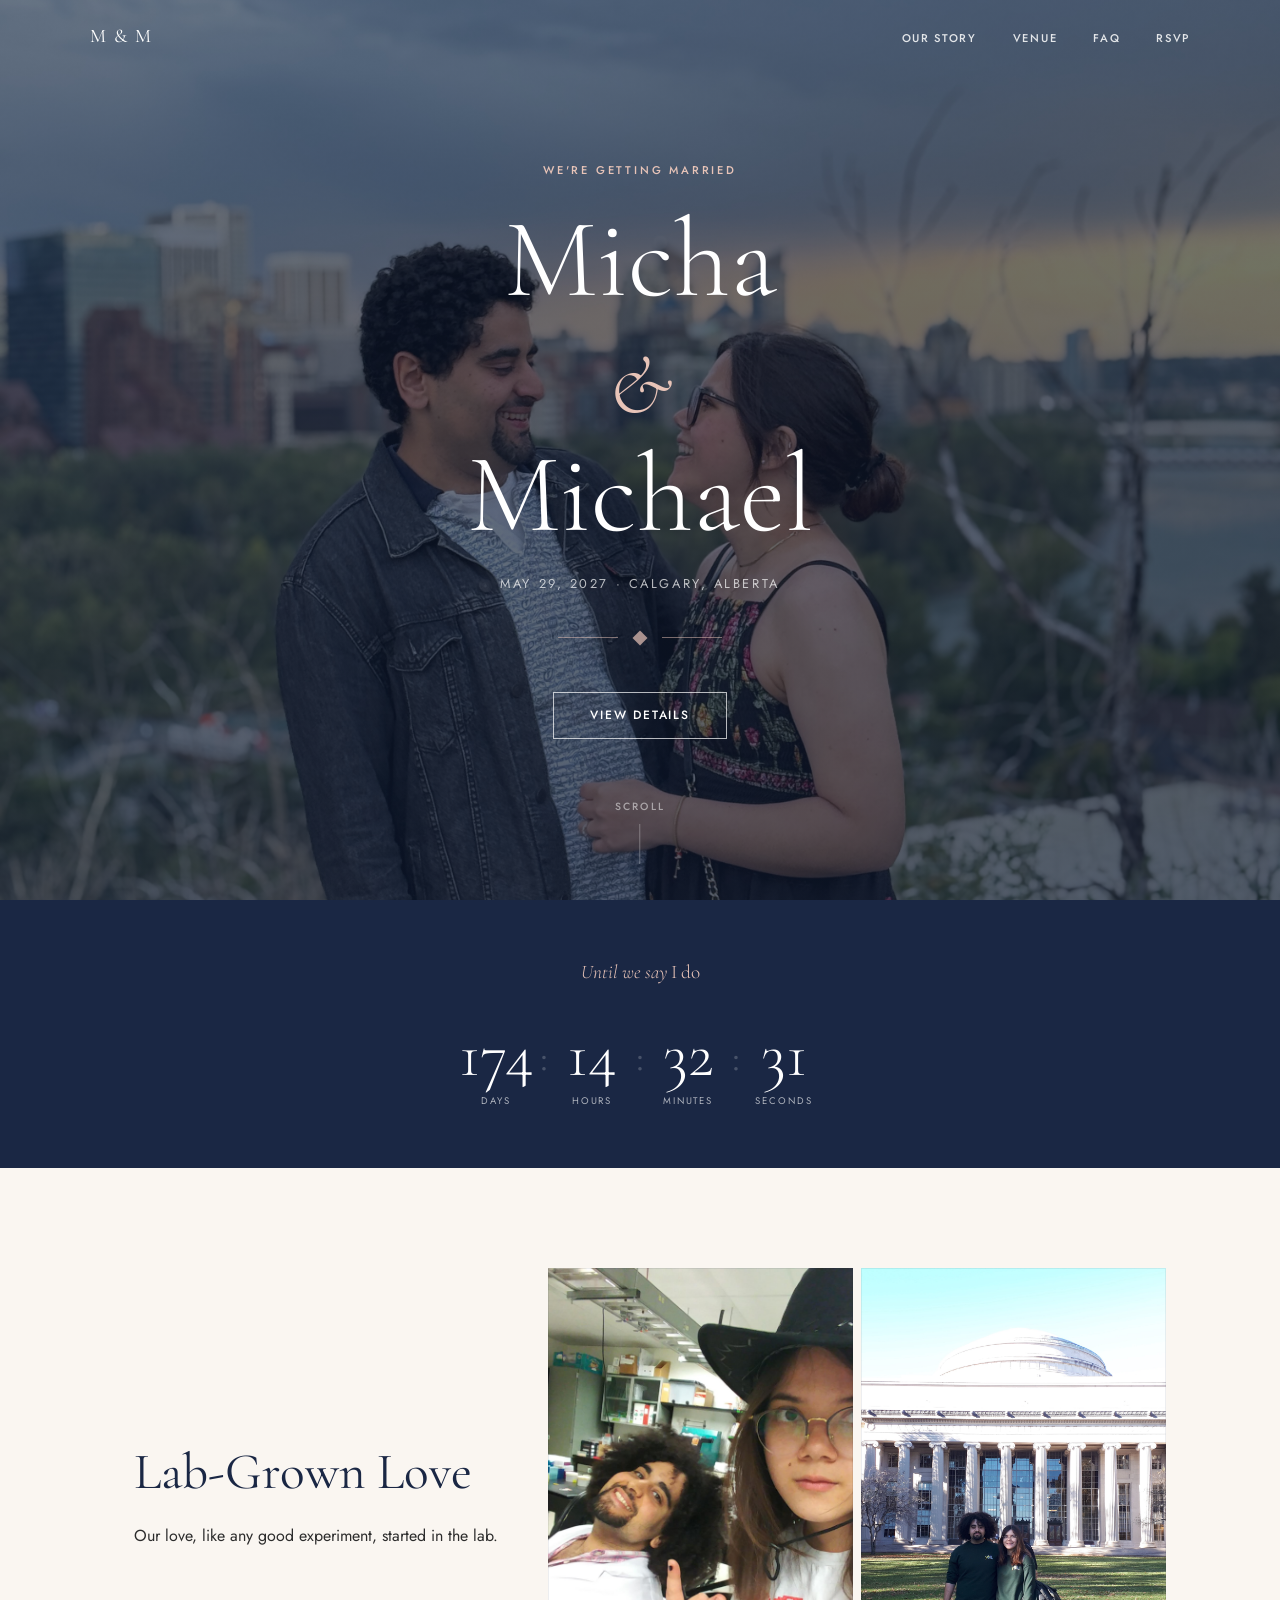
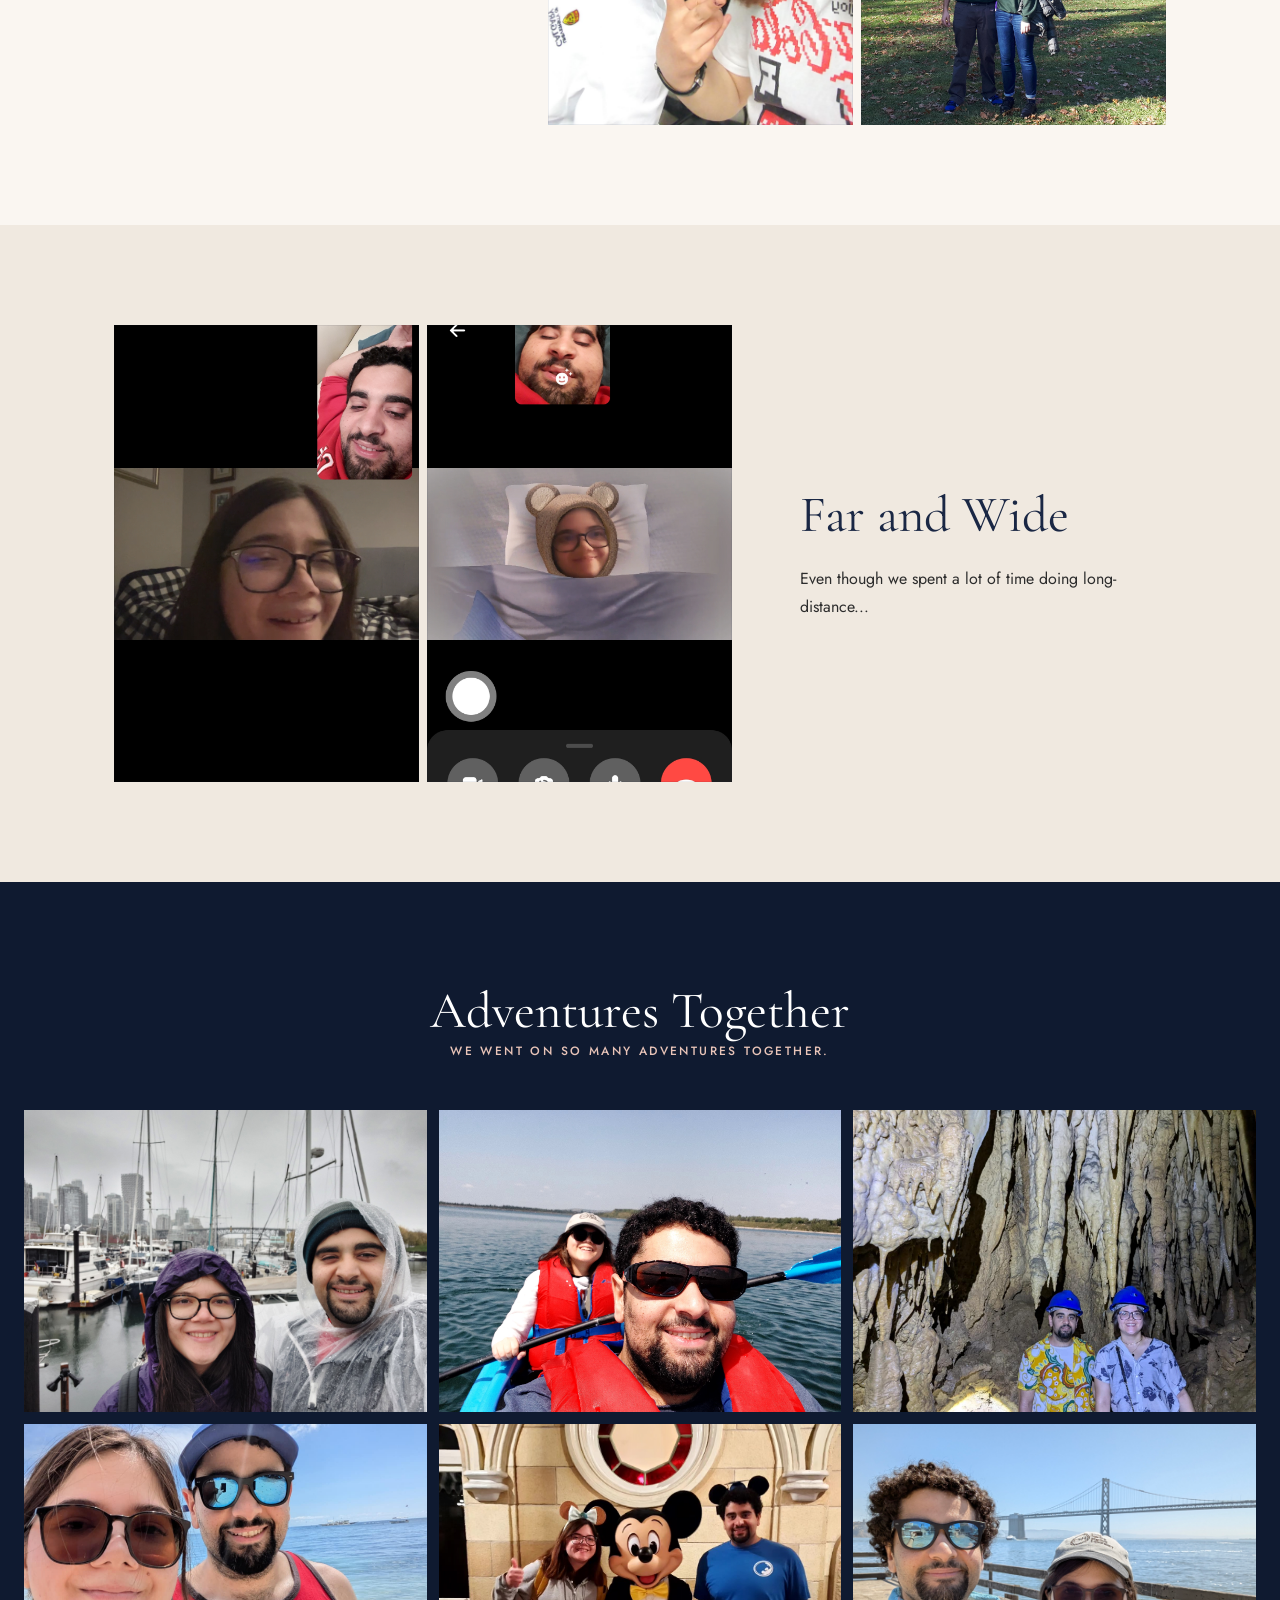
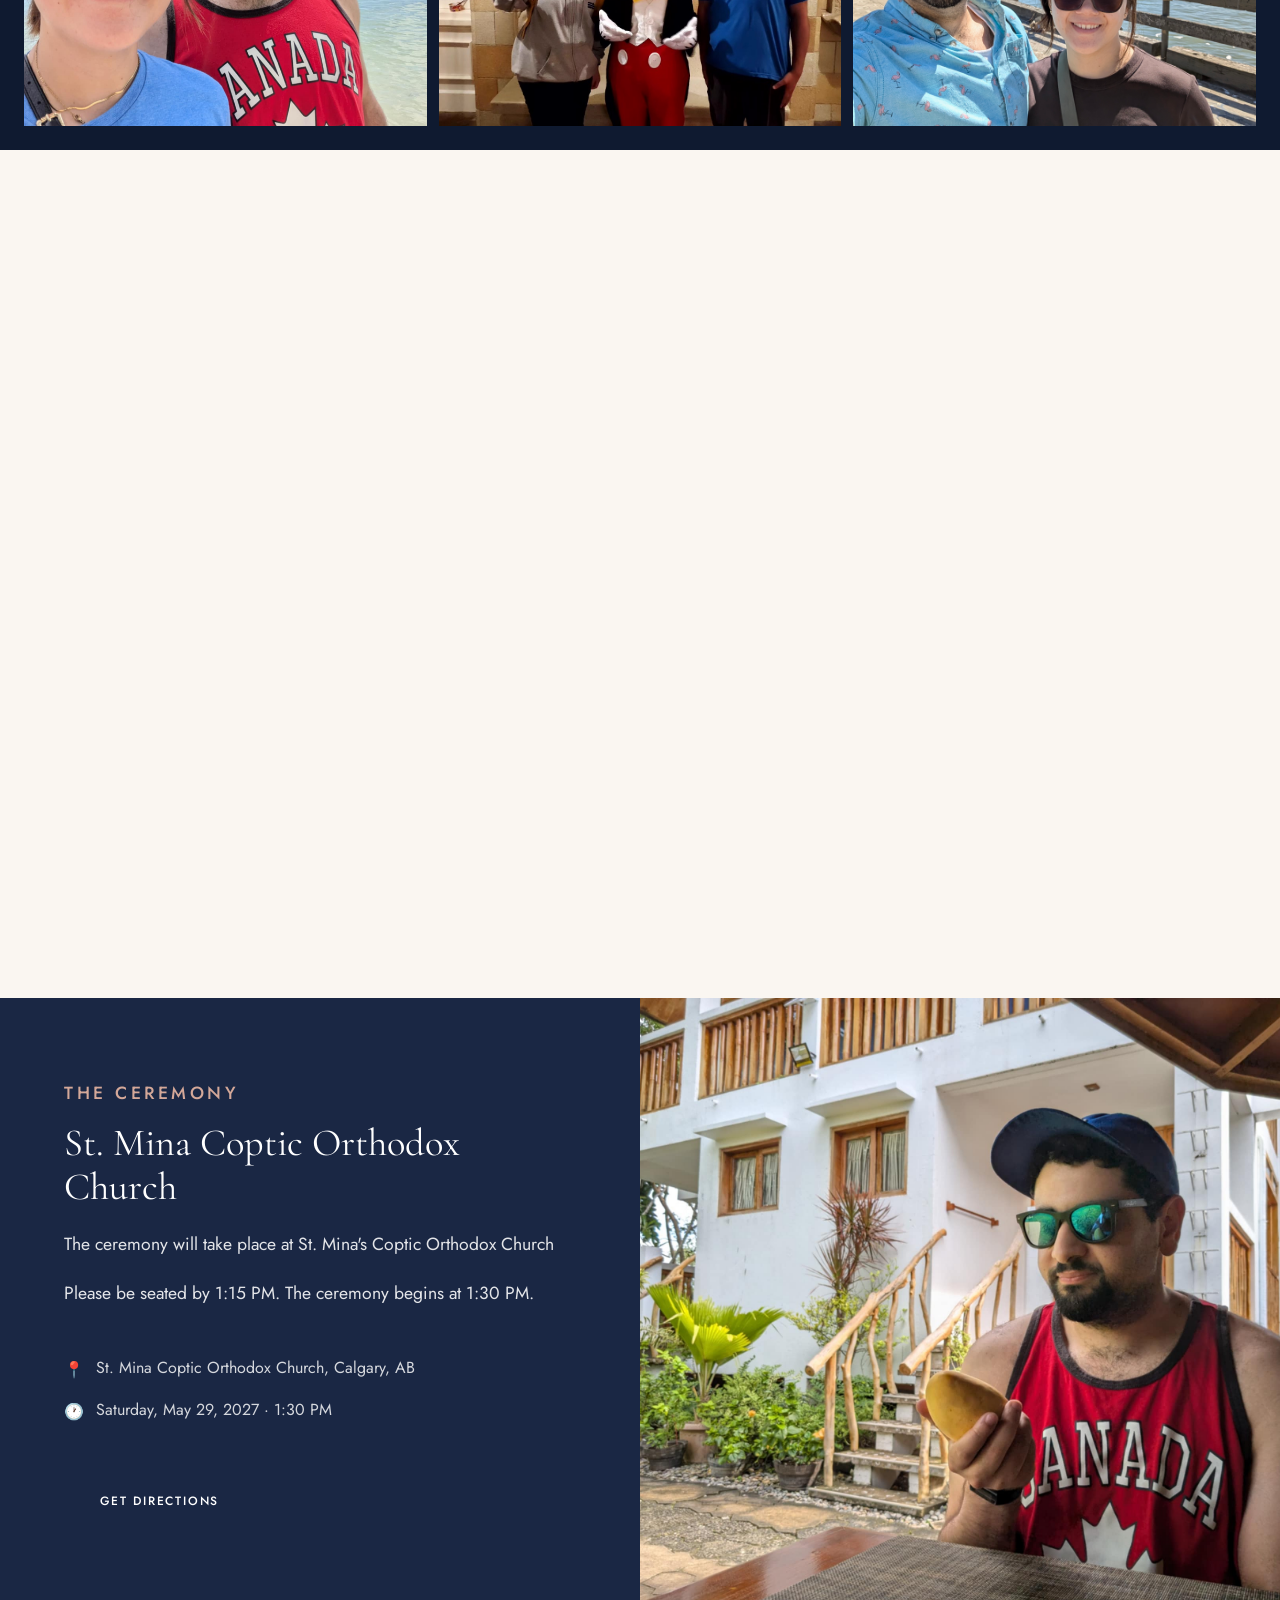
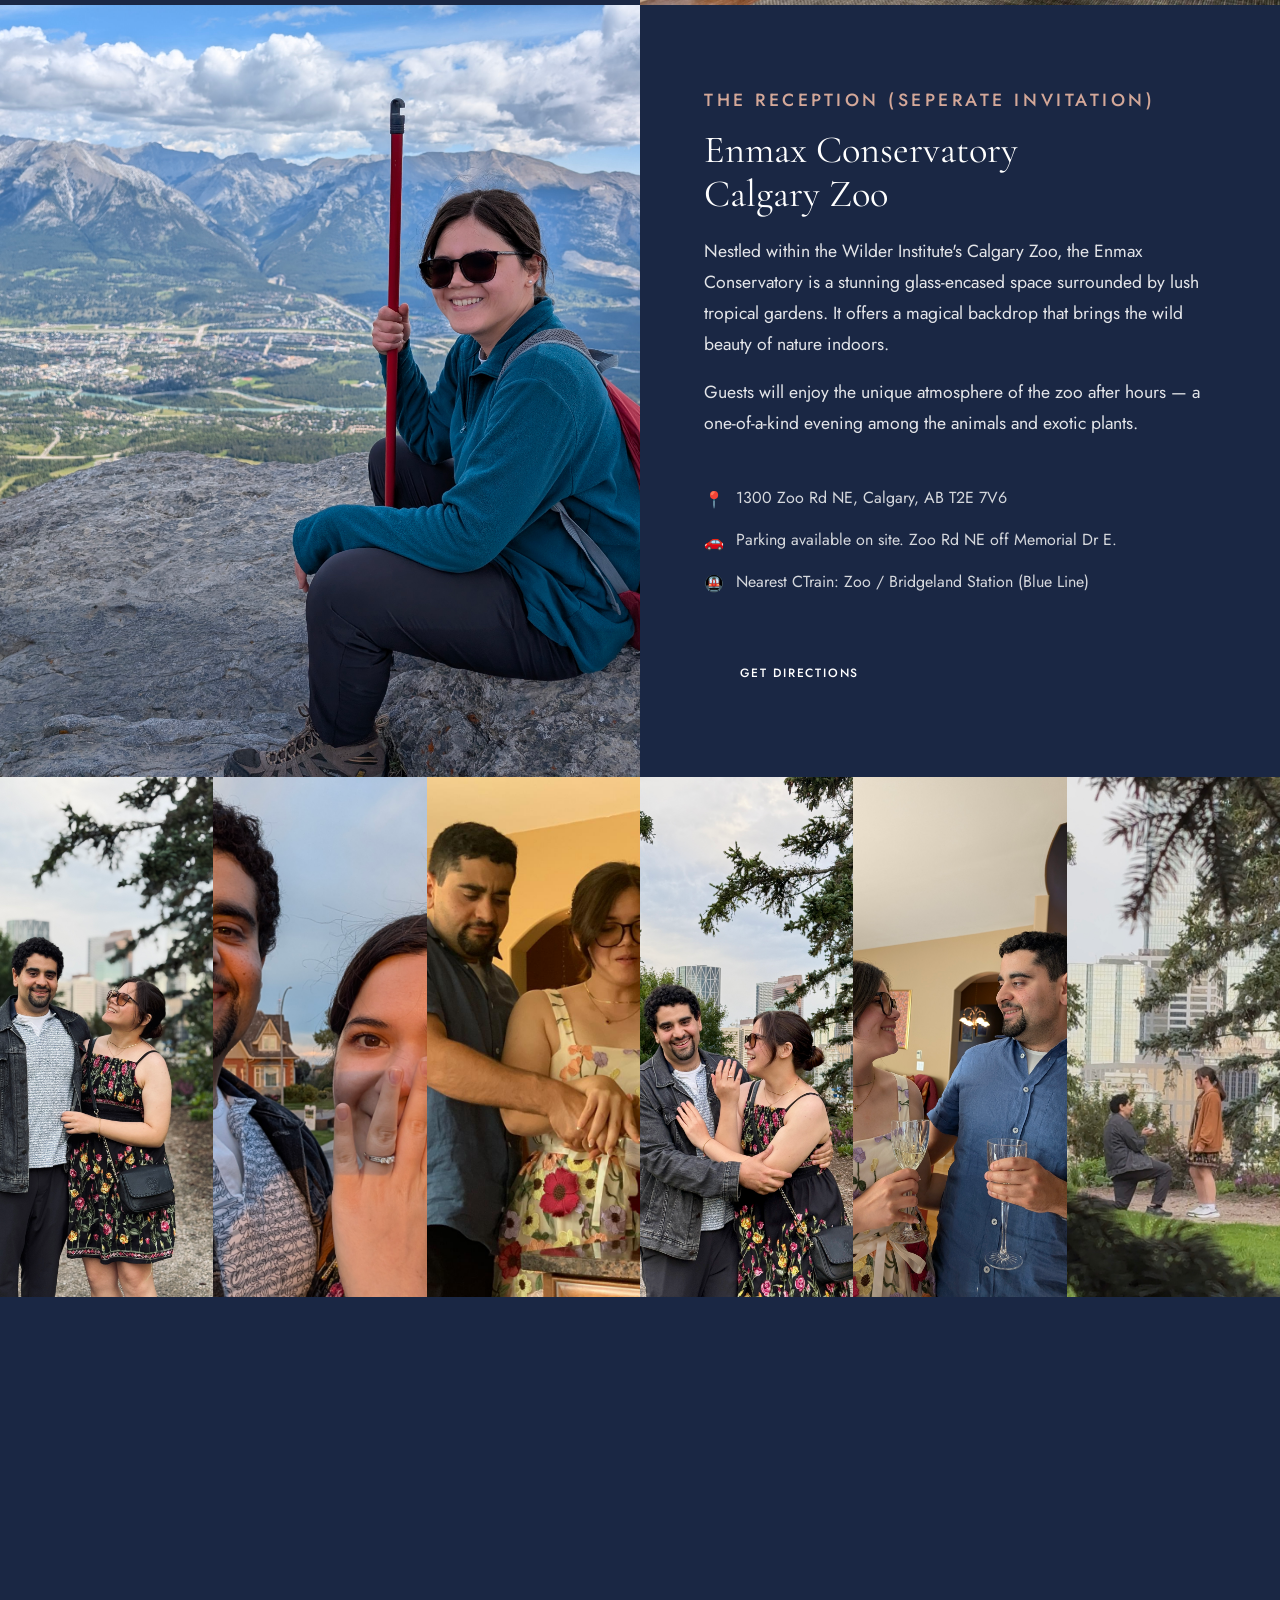
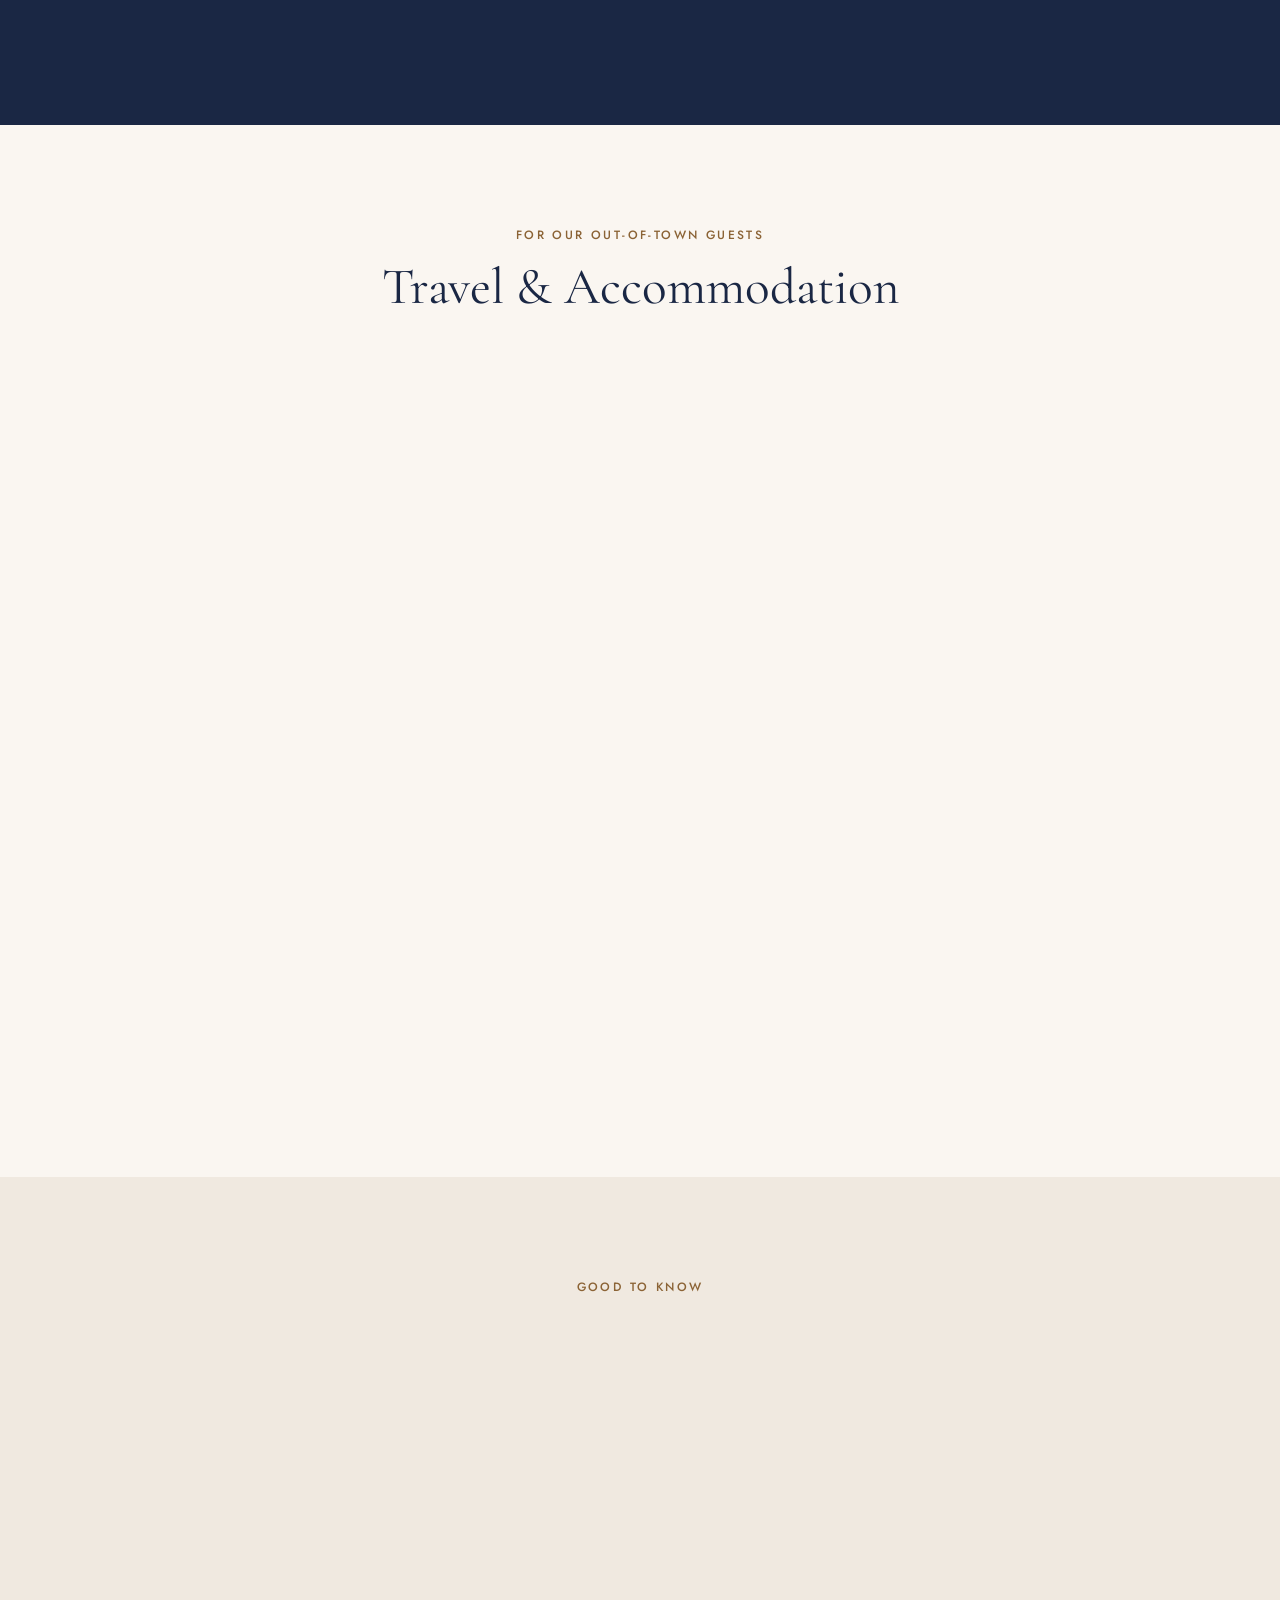
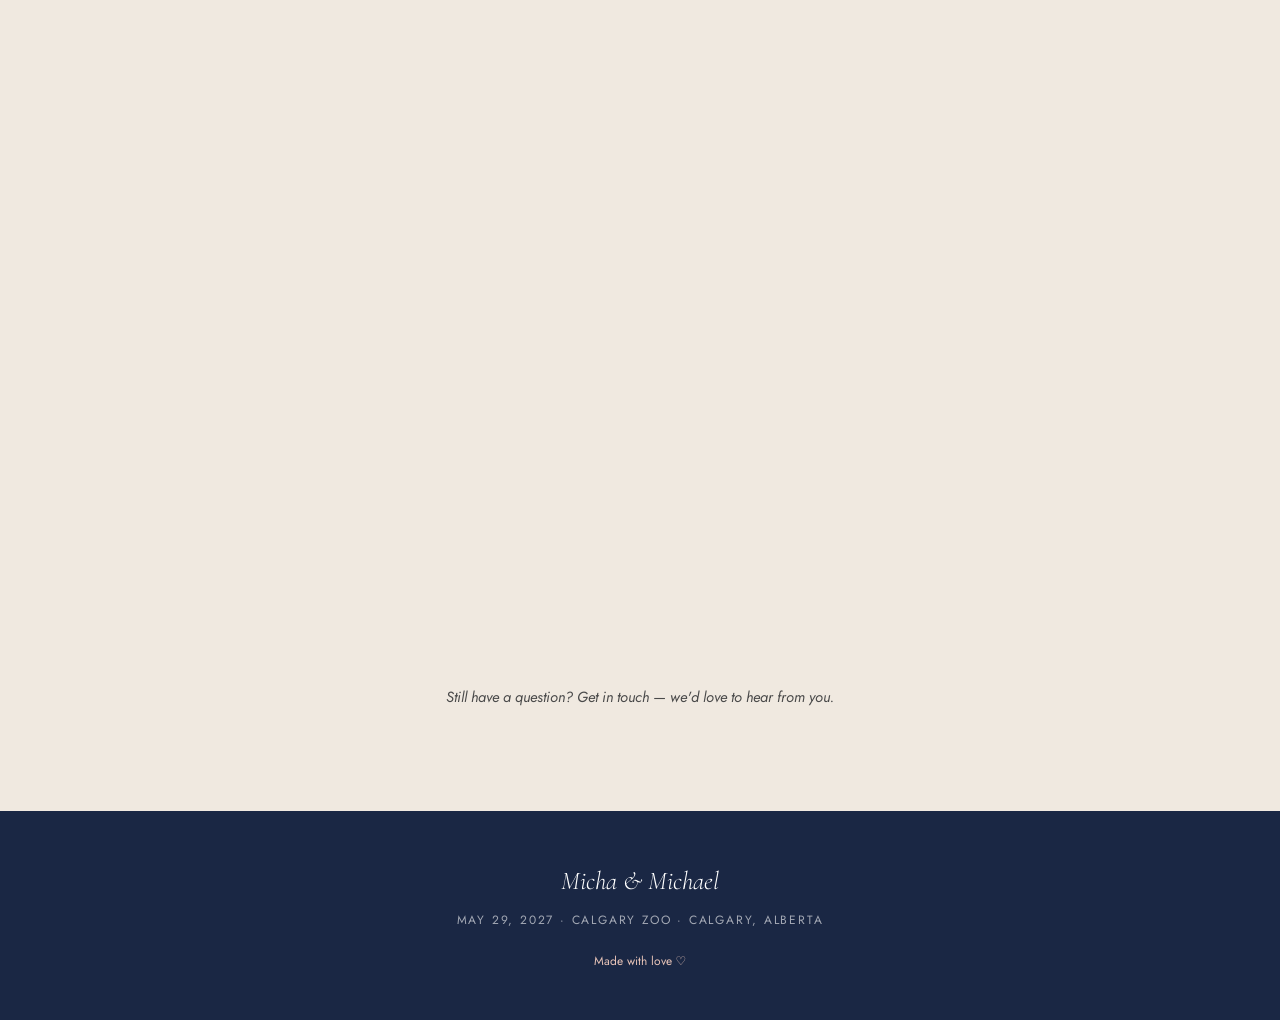
==== commit 37006694: "remove pre-wedding gathering section and related FAQ details" ====
--- a/invite.html
+++ b/invite.html
@@ -140,33 +140,6 @@
     </div>
   </section>
 
-  <!-- PRE-WEDDING GATHERING -->
-  <section id="gathering">
-    <div class="section-inner gathering-inner">
-      <p class="eyebrow center">The Week Before</p>
-      <h2 class="center">Join Us Early</h2>
-      <p class="gathering-lead">If you happen to be in town before the big day, we'd love to see you! We're hosting a casual backyard get-together the week before — no pressure, just good company, drinks, and celebrating together early.</p>
-      <div class="gathering-card">
-        <div class="gathering-card-top">
-          <div class="gathering-badge">Open to all guests</div>
-          <div class="gathering-date-line">Friday, May 22, 2027</div>
-          <div class="gathering-title">Backyard Pre-Wedding Party</div>
-        </div>
-        <div class="gathering-card-body">
-          <div class="gathering-detail-row">
-            <span class="g-icon">📍</span>
-            <span>46 Arbour Vista Terrace NW, Calgary, AB</span>
-          </div>
-          <div class="gathering-detail-row">
-            <span class="g-icon">🕕</span>
-            <span>6:00 PM · Drop in anytime — casual evening</span>
-          </div>
-          <a href="https://maps.google.com/?q=46+Arbour+Vista+Terrace+NW+Calgary+AB" target="_blank" rel="noopener" class="btn-primary">Get Directions</a>
-        </div>
-      </div>
-    </div>
-  </section>
-
   <!-- VENUE -->
   <section id="venue">
     <div class="venue-split">
@@ -349,13 +322,6 @@
         </details>
 
         <details class="faq-item">
-          <summary>Is there anything happening before the wedding?</summary>
-          <div class="faq-answer">
-            <p>Yes! We're hosting a casual backyard get-together on <strong>Friday, May 22, 2027</strong> at 6:00 PM in Calgary — drop in anytime. Details are in the <a href="#gathering">Join Us Early</a> section above.</p>
-          </div>
-        </details>
-
-        <details class="faq-item">
           <summary>I'm travelling in — where should I stay?</summary>
           <div class="faq-answer">
             <p>Have a look at our <a href="#travel">Travel &amp; Accommodation</a> section for hotel suggestions and tips for getting around. May is a busy month in Calgary, so we recommend booking early.</p>
